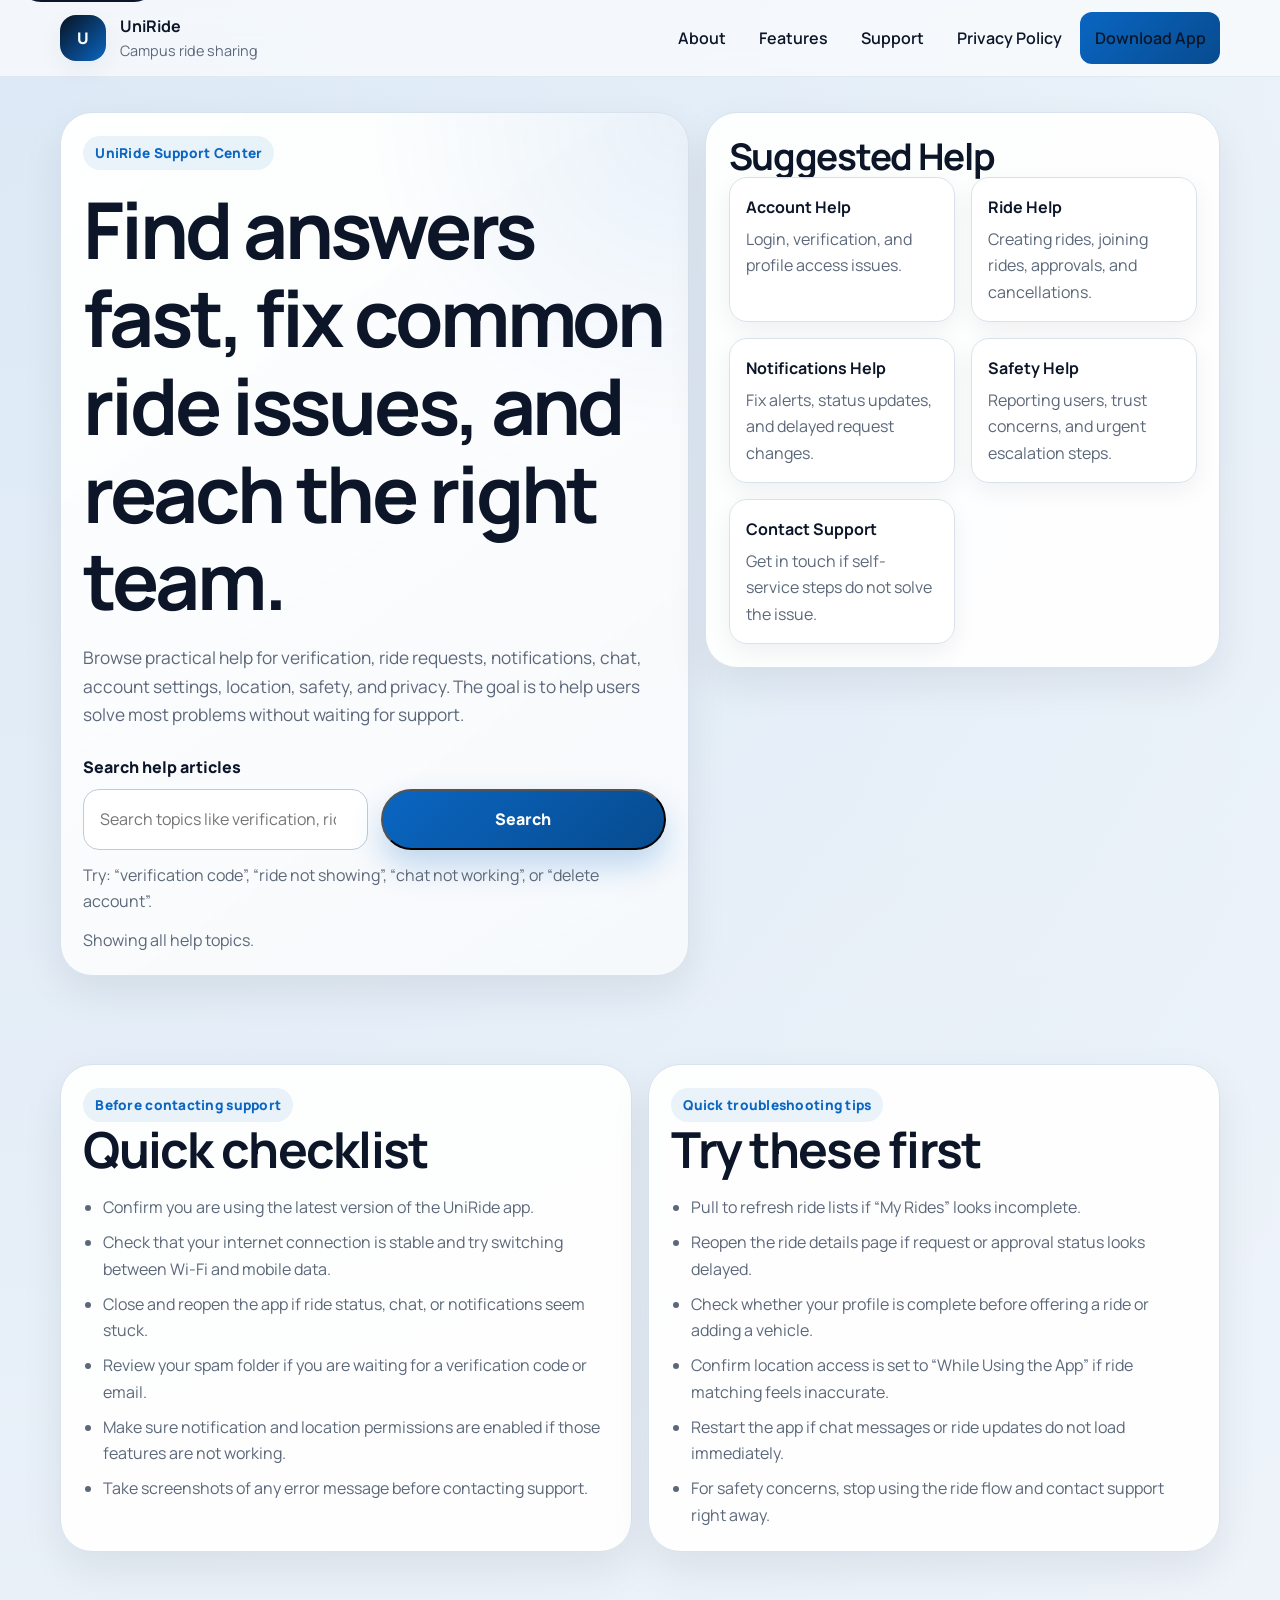
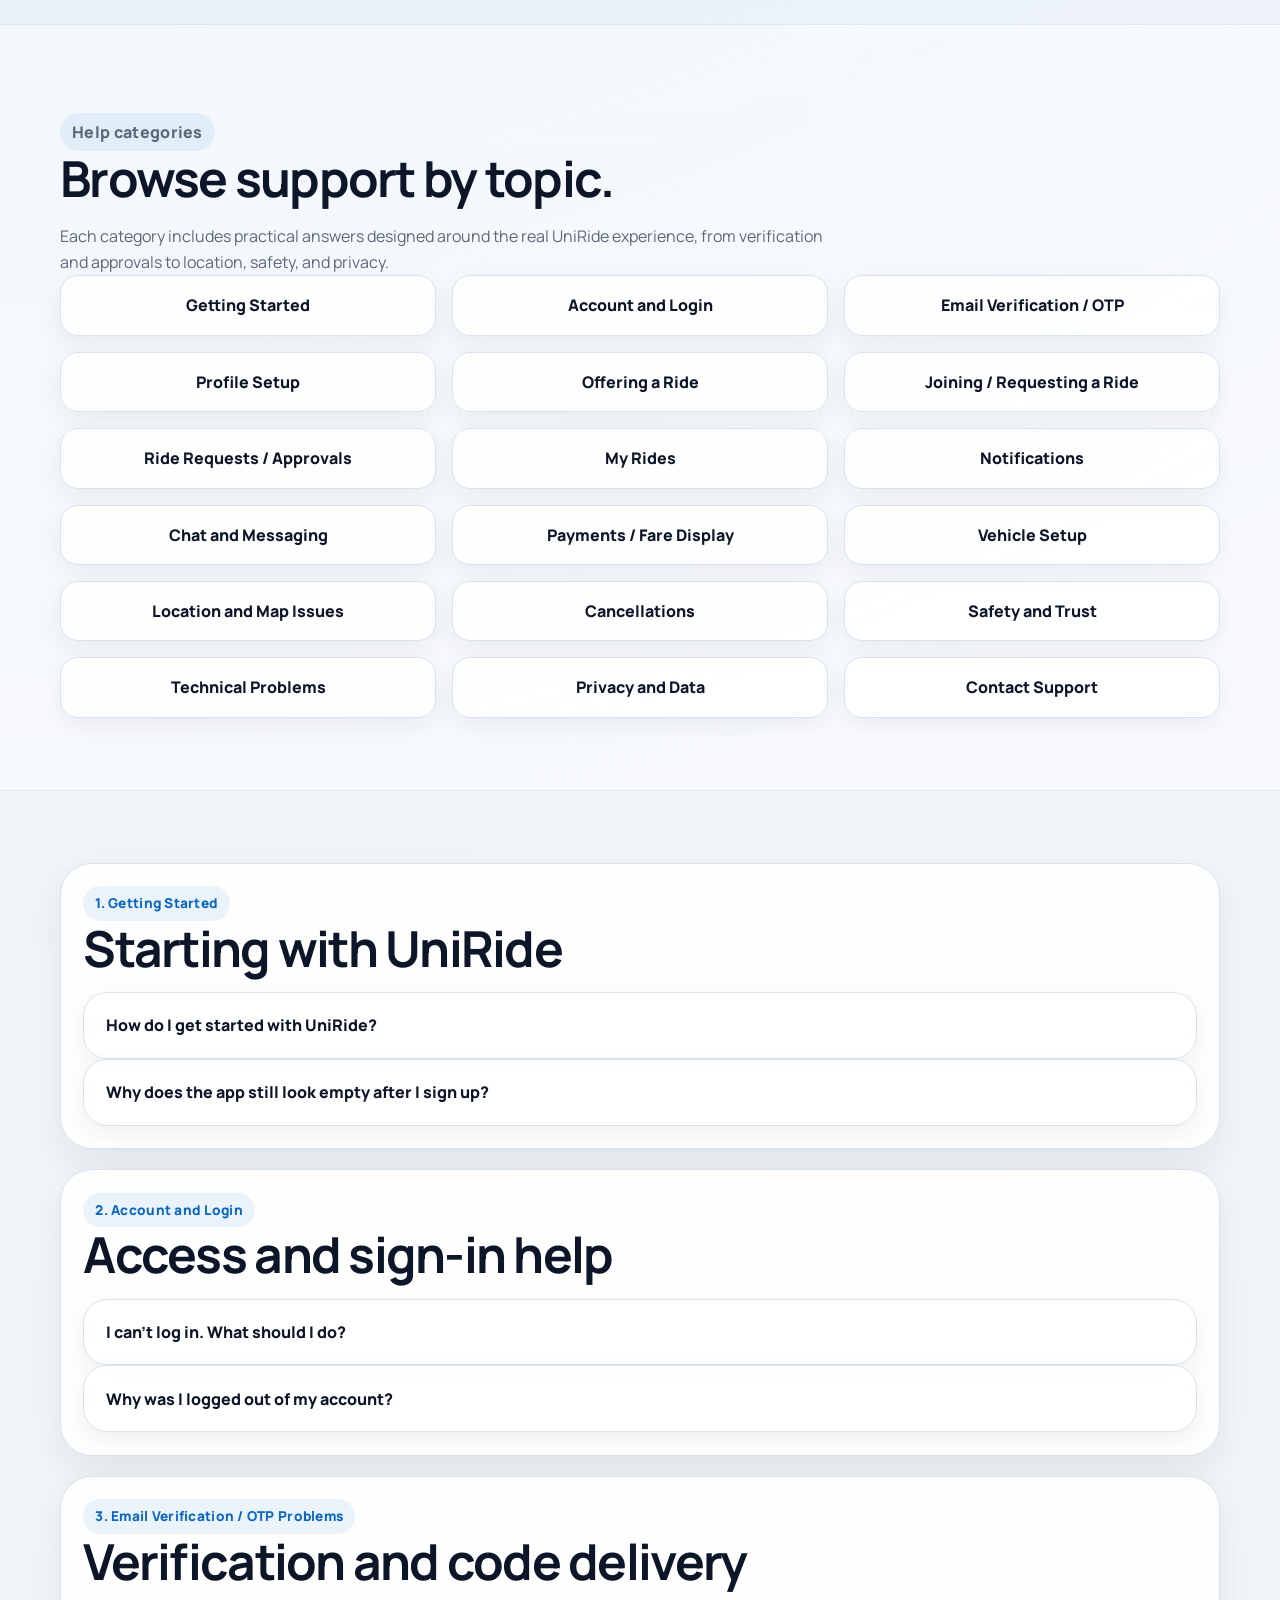
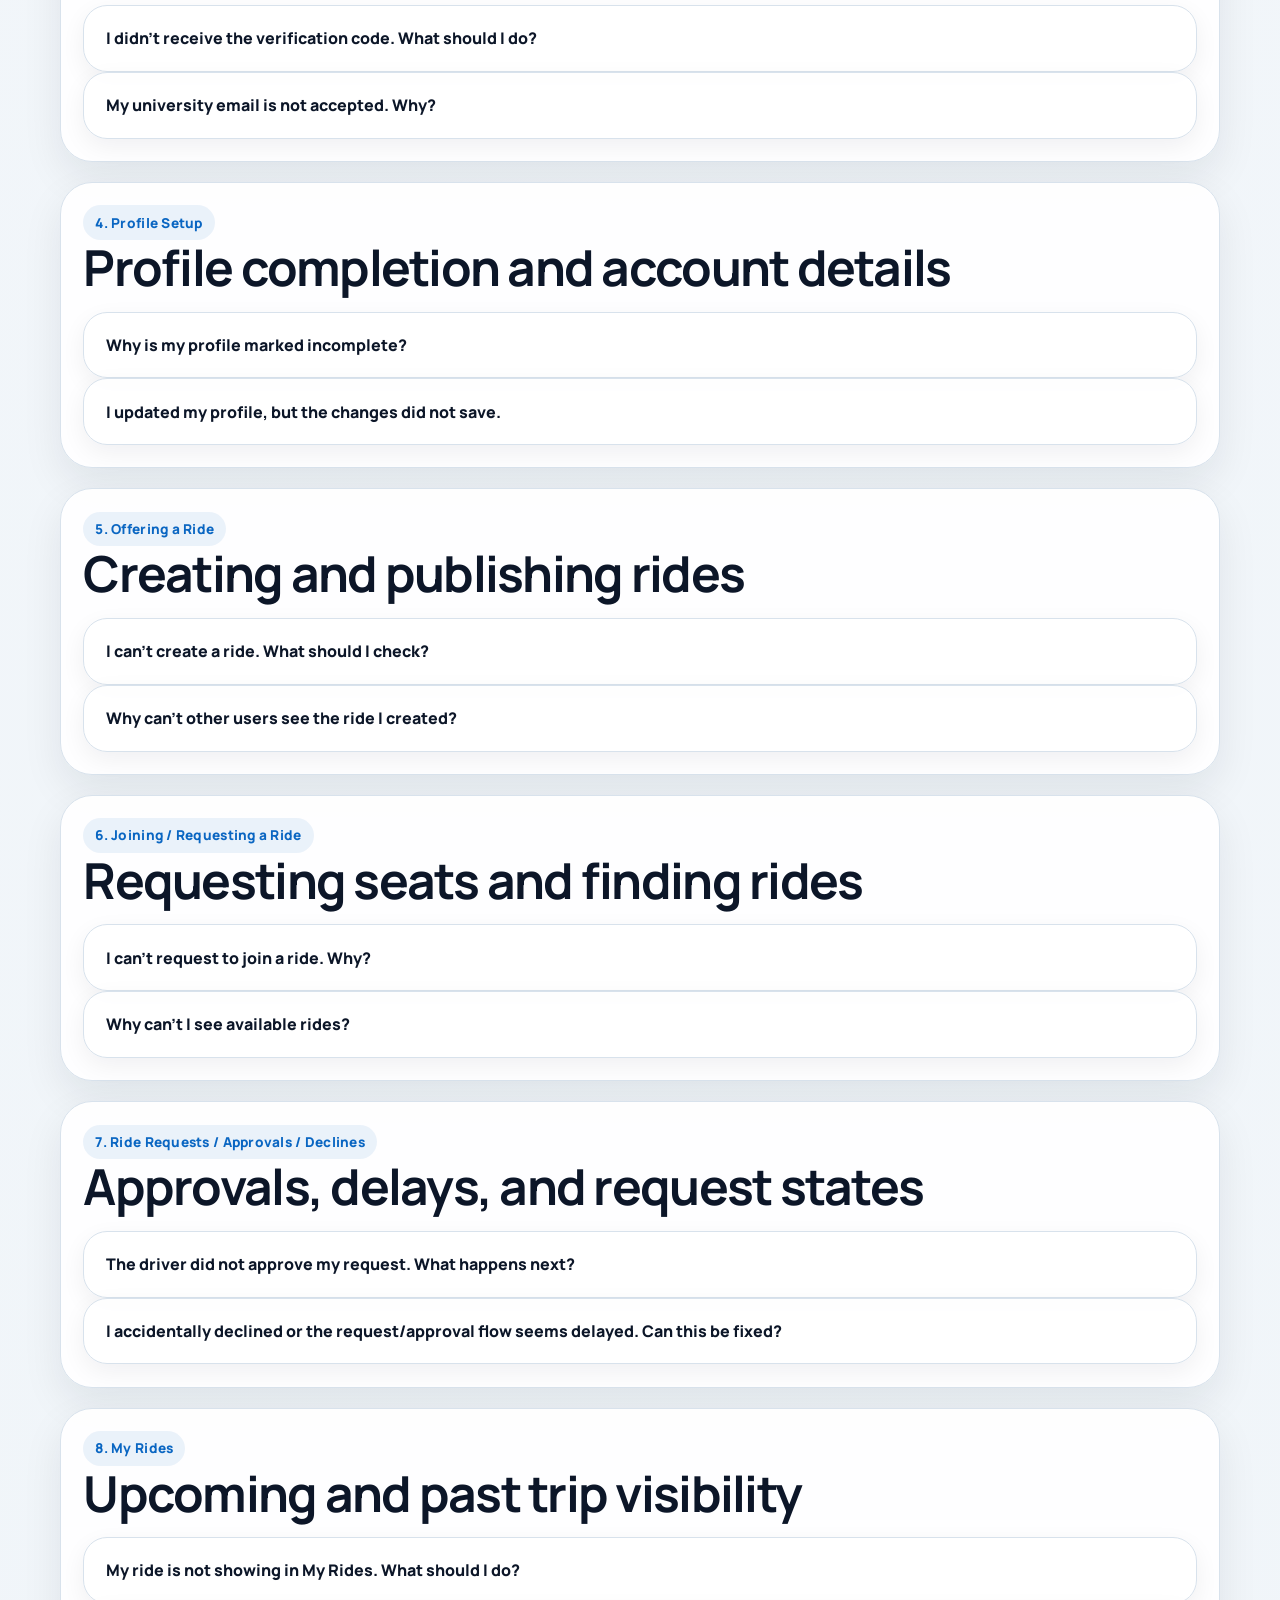
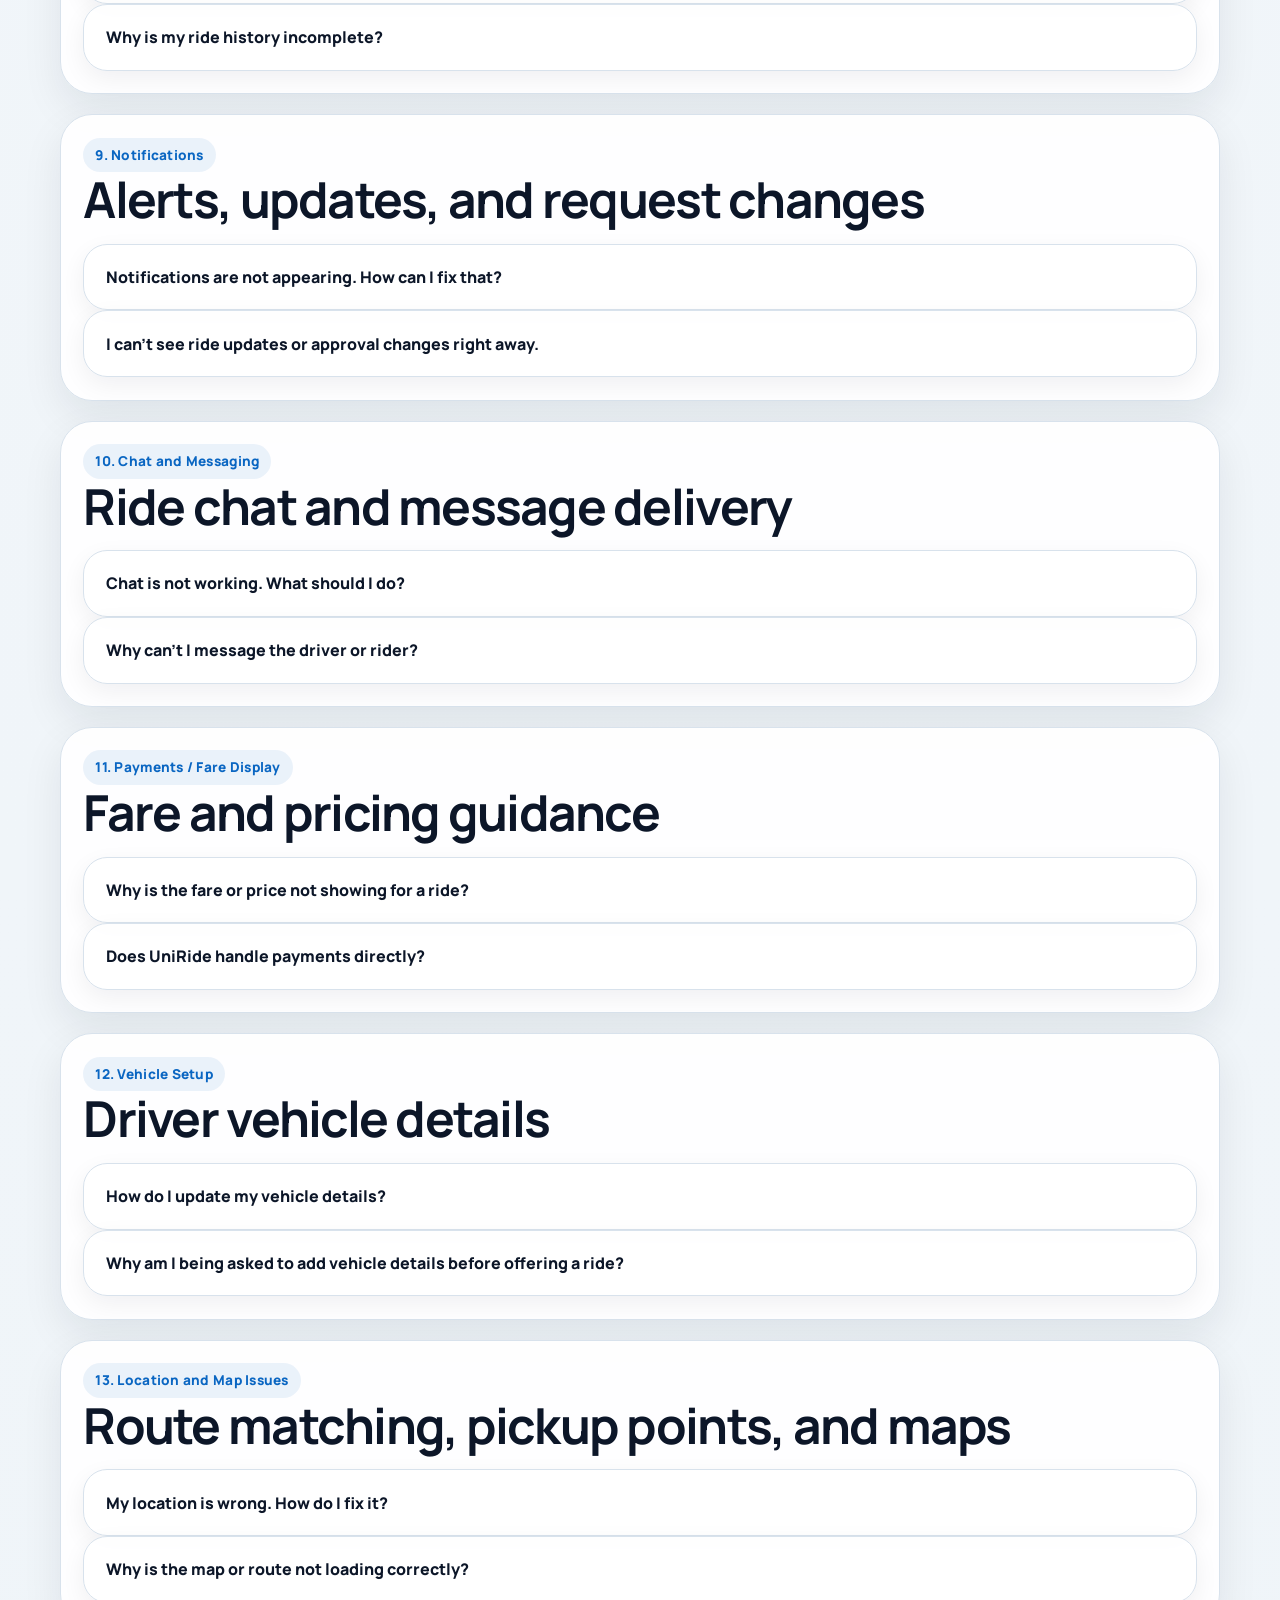
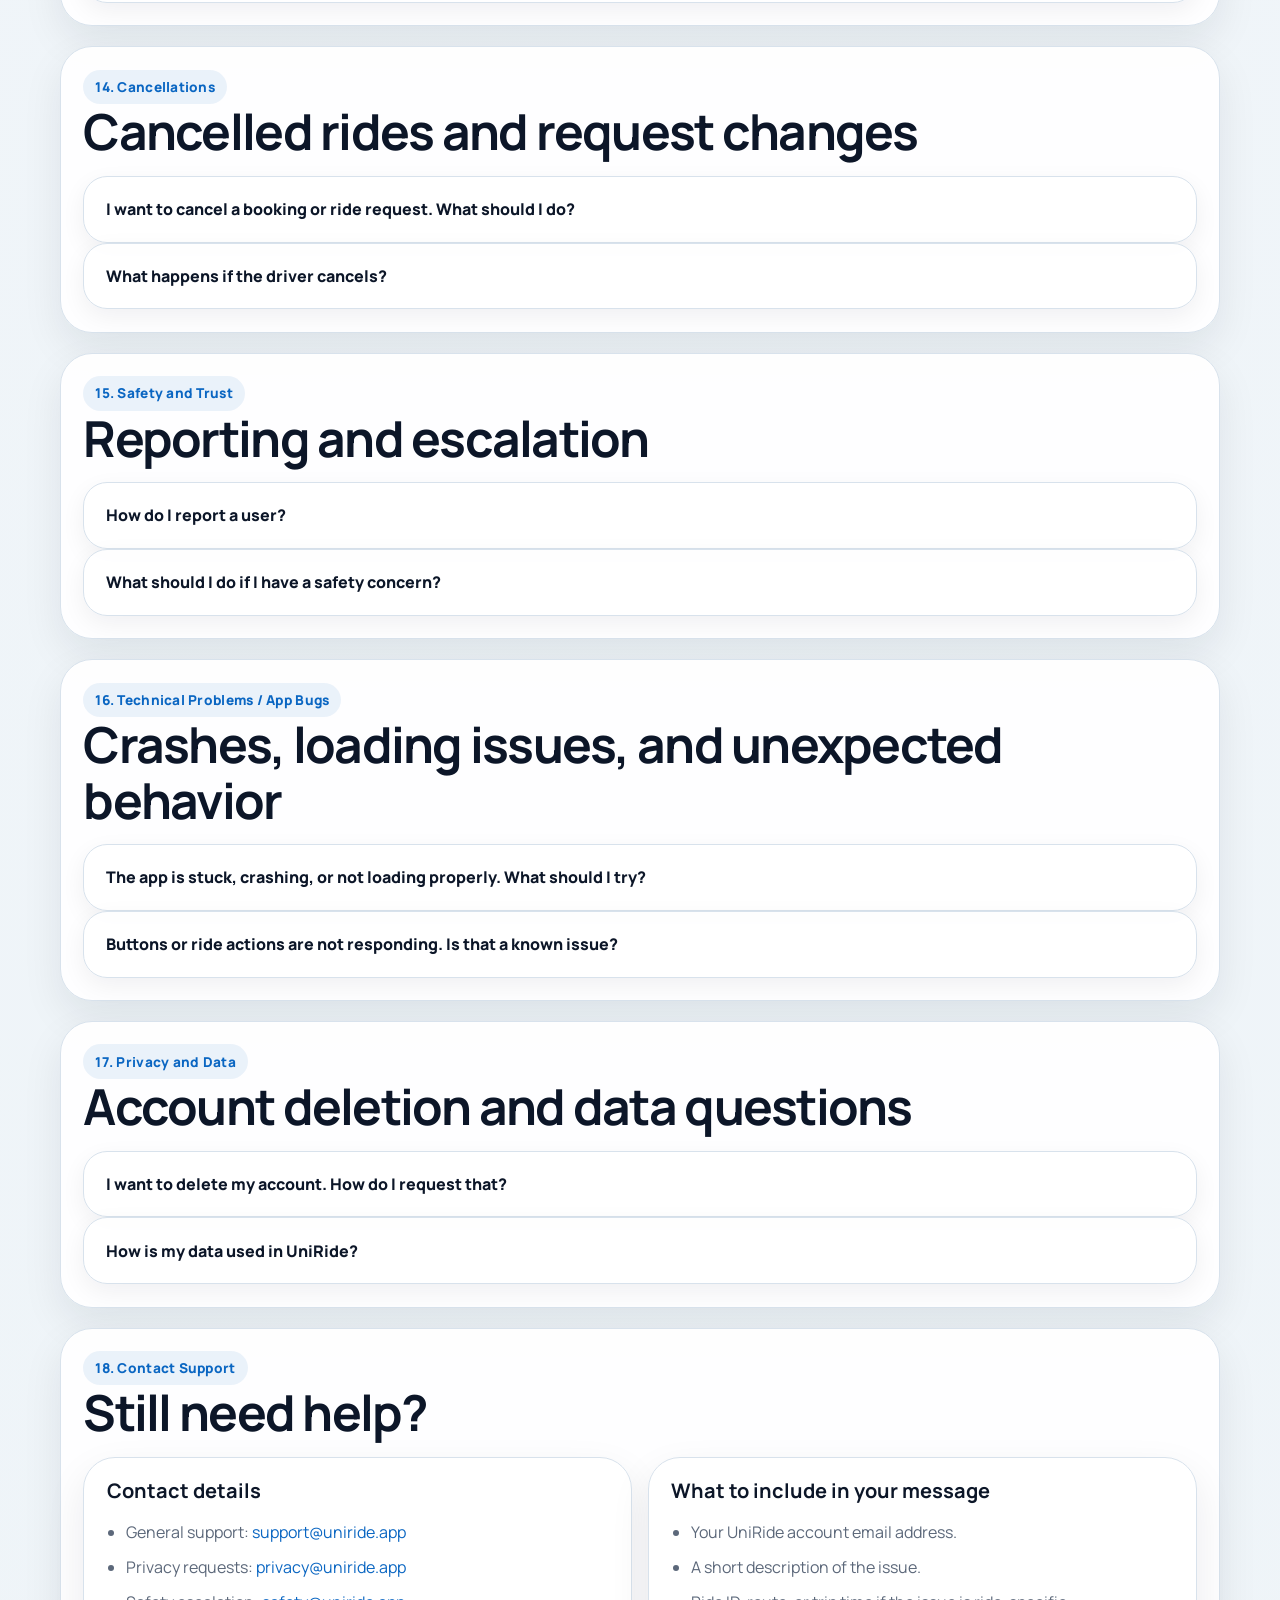
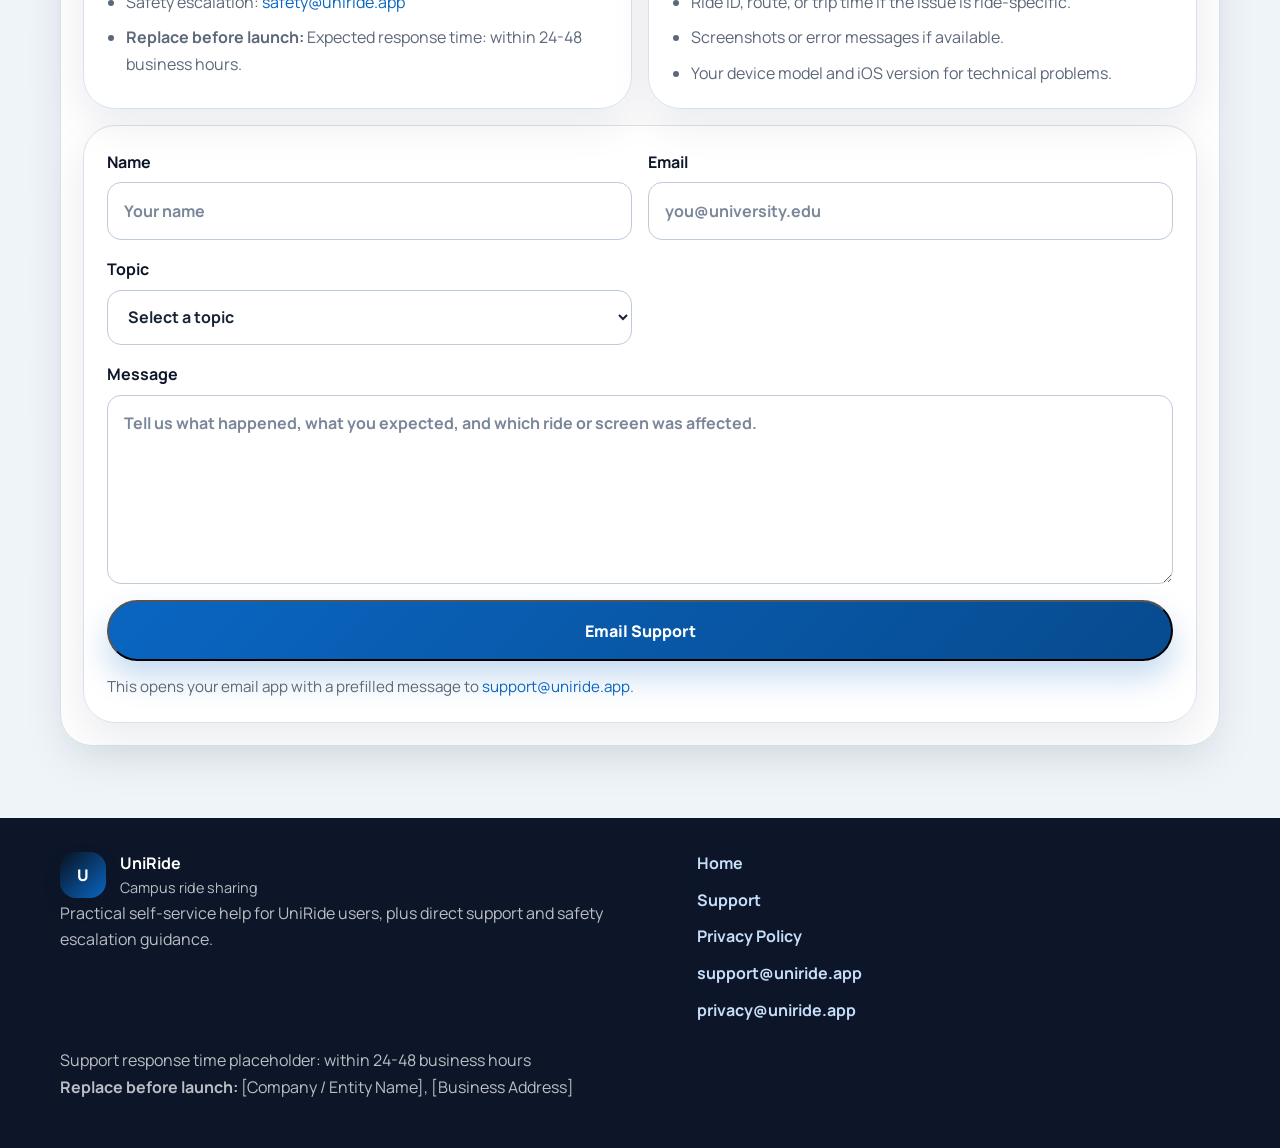
==== support.html @ a68668f9 "Add dedicated support center and searchable help system" ====
<!DOCTYPE html>
<html lang="en">
  <head>
    <meta charset="UTF-8" />
    <meta name="viewport" content="width=device-width, initial-scale=1.0" />
    <meta
      name="description"
      content="UniRide Support Center with searchable FAQs, troubleshooting guides, safety escalation details, and contact support options."
    />
    <title>UniRide Support Center</title>
    <link rel="preconnect" href="https://fonts.googleapis.com" />
    <link rel="preconnect" href="https://fonts.gstatic.com" crossorigin />
    <link
      href="https://fonts.googleapis.com/css2?family=Manrope:wght@400;500;600;700;800&display=swap"
      rel="stylesheet"
    />
    <link rel="stylesheet" href="style.css" />
  </head>
  <body class="support-page">
    <a class="skip-link" href="#main-content">Skip to content</a>

    <header class="site-header" id="top">
      <div class="container nav-shell">
        <a class="brand" href="index.html" aria-label="UniRide home">
          <span class="brand-mark" aria-hidden="true">U</span>
          <span class="brand-text">
            <strong>UniRide</strong>
            <span>Campus ride sharing</span>
          </span>
        </a>

        <button
          class="nav-toggle"
          type="button"
          aria-expanded="false"
          aria-controls="site-nav"
          aria-label="Open navigation menu"
        >
          <span></span>
          <span></span>
          <span></span>
        </button>

        <nav class="site-nav" id="site-nav" aria-label="Primary">
          <a href="index.html#about">About</a>
          <a href="index.html#features">Features</a>
          <a href="support.html" aria-current="page">Support</a>
          <a href="index.html#privacy">Privacy Policy</a>
          <a class="nav-cta" href="https://example.com/uniride-app" target="_blank" rel="noopener noreferrer">
            Download App
          </a>
        </nav>
      </div>
    </header>

    <main id="main-content">
      <section class="support-hero">
        <div class="container support-hero-grid">
          <div class="support-hero-copy">
            <div class="eyebrow">UniRide Support Center</div>
            <h1>Find answers fast, fix common ride issues, and reach the right team.</h1>
            <p class="hero-text">
              Browse practical help for verification, ride requests, notifications,
              chat, account settings, location, safety, and privacy. The goal is
              to help users solve most problems without waiting for support.
            </p>

            <form class="support-search" id="support-search-form" role="search">
              <label class="support-search-label" for="support-search">
                Search help articles
              </label>
              <div class="support-search-row">
                <input
                  id="support-search"
                  class="support-search-input"
                  type="search"
                  placeholder="Search topics like verification, ride request, notifications, location, delete account"
                  aria-describedby="support-search-results"
                />
                <button class="button button-primary" type="submit">Search</button>
              </div>
              <p class="support-search-hint">
                Try: “verification code”, “ride not showing”, “chat not working”, or “delete account”.
              </p>
              <p class="support-search-results" id="support-search-results" aria-live="polite">
                Showing all help topics.
              </p>
            </form>
          </div>

          <aside class="support-hero-panel" aria-label="Suggested help actions">
            <h2>Suggested Help</h2>
            <div class="support-quick-grid">
              <a class="support-quick-card" href="#category-account">
                <strong>Account Help</strong>
                <span>Login, verification, and profile access issues.</span>
              </a>
              <a class="support-quick-card" href="#category-rides">
                <strong>Ride Help</strong>
                <span>Creating rides, joining rides, approvals, and cancellations.</span>
              </a>
              <a class="support-quick-card" href="#category-notifications">
                <strong>Notifications Help</strong>
                <span>Fix alerts, status updates, and delayed request changes.</span>
              </a>
              <a class="support-quick-card" href="#category-safety">
                <strong>Safety Help</strong>
                <span>Reporting users, trust concerns, and urgent escalation steps.</span>
              </a>
              <a class="support-quick-card" href="#contact-support">
                <strong>Contact Support</strong>
                <span>Get in touch if self-service steps do not solve the issue.</span>
              </a>
            </div>
          </aside>
        </div>
      </section>

      <section class="section support-overview">
        <div class="container">
          <div class="support-info-grid">
            <article class="support-info-card">
              <p class="section-label">Before contacting support</p>
              <h2>Quick checklist</h2>
              <ul class="support-checklist">
                <li>Confirm you are using the latest version of the UniRide app.</li>
                <li>Check that your internet connection is stable and try switching between Wi-Fi and mobile data.</li>
                <li>Close and reopen the app if ride status, chat, or notifications seem stuck.</li>
                <li>Review your spam folder if you are waiting for a verification code or email.</li>
                <li>Make sure notification and location permissions are enabled if those features are not working.</li>
                <li>Take screenshots of any error message before contacting support.</li>
              </ul>
            </article>

            <article class="support-info-card">
              <p class="section-label">Quick troubleshooting tips</p>
              <h2>Try these first</h2>
              <ul class="support-checklist">
                <li>Pull to refresh ride lists if “My Rides” looks incomplete.</li>
                <li>Reopen the ride details page if request or approval status looks delayed.</li>
                <li>Check whether your profile is complete before offering a ride or adding a vehicle.</li>
                <li>Confirm location access is set to “While Using the App” if ride matching feels inaccurate.</li>
                <li>Restart the app if chat messages or ride updates do not load immediately.</li>
                <li>For safety concerns, stop using the ride flow and contact support right away.</li>
              </ul>
            </article>
          </div>
        </div>
      </section>

      <section class="section section-alt support-categories">
        <div class="container">
          <div class="section-heading">
            <p class="section-label">Help categories</p>
            <h2>Browse support by topic.</h2>
            <p>
              Each category includes practical answers designed around the real
              UniRide experience, from verification and approvals to location,
              safety, and privacy.
            </p>
          </div>

          <div class="category-chip-grid" aria-label="Support categories">
            <a class="category-chip" href="#category-getting-started">Getting Started</a>
            <a class="category-chip" href="#category-account">Account and Login</a>
            <a class="category-chip" href="#category-verification">Email Verification / OTP</a>
            <a class="category-chip" href="#category-profile">Profile Setup</a>
            <a class="category-chip" href="#category-offering">Offering a Ride</a>
            <a class="category-chip" href="#category-joining">Joining / Requesting a Ride</a>
            <a class="category-chip" href="#category-approvals">Ride Requests / Approvals</a>
            <a class="category-chip" href="#category-my-rides">My Rides</a>
            <a class="category-chip" href="#category-notifications">Notifications</a>
            <a class="category-chip" href="#category-chat">Chat and Messaging</a>
            <a class="category-chip" href="#category-payments">Payments / Fare Display</a>
            <a class="category-chip" href="#category-vehicle">Vehicle Setup</a>
            <a class="category-chip" href="#category-location">Location and Map Issues</a>
            <a class="category-chip" href="#category-cancellations">Cancellations</a>
            <a class="category-chip" href="#category-safety">Safety and Trust</a>
            <a class="category-chip" href="#category-technical">Technical Problems</a>
            <a class="category-chip" href="#category-privacy">Privacy and Data</a>
            <a class="category-chip" href="#contact-support">Contact Support</a>
          </div>
        </div>
      </section>

      <section class="section support-faqs">
        <div class="container">
          <div class="faq-category-list" id="faq-category-list">
            <section class="faq-category" id="category-getting-started" data-category="Getting Started">
              <div class="faq-category-header">
                <p class="section-label">1. Getting Started</p>
                <h2>Starting with UniRide</h2>
              </div>
              <details class="faq-item searchable-faq" data-search="getting started first time use how does uniride work create account university email">
                <summary>How do I get started with UniRide?</summary>
                <p>
                  Download the app, create your account, verify your university email,
                  complete your profile, and then choose whether you want to offer a
                  ride or request one. If you cannot move past setup, make sure each
                  required profile field is completed and your internet connection is stable.
                </p>
              </details>
              <details class="faq-item searchable-faq" data-search="why can't i see anything after signing up onboarding setup incomplete">
                <summary>Why does the app still look empty after I sign up?</summary>
                <p>
                  This usually means your profile is incomplete, verification is still
                  pending, or there are no matching rides for your area yet. Check your
                  verification status, finish any missing profile fields, and refresh the
                  rides screen before trying again.
                </p>
              </details>
            </section>

            <section class="faq-category" id="category-account" data-category="Account and Login">
              <div class="faq-category-header">
                <p class="section-label">2. Account and Login</p>
                <h2>Access and sign-in help</h2>
              </div>
              <details class="faq-item searchable-faq" data-search="can't log in cannot login sign in issue password access account">
                <summary>I can’t log in. What should I do?</summary>
                <p>
                  First, confirm you are using the same email you registered with and that
                  your verification was completed. If login still fails, restart the app,
                  try again on a stable connection, and request a new sign-in or verification
                  flow if available. If the problem continues, contact support with the email
                  address you are trying to use.
                </p>
              </details>
              <details class="faq-item searchable-faq" data-search="logged out unexpectedly session expired">
                <summary>Why was I logged out of my account?</summary>
                <p>
                  You may be logged out after an app update, session timeout, security event,
                  or account change. Sign in again and make sure your app is updated. If you
                  are repeatedly logged out, send support a screenshot and your device model.
                </p>
              </details>
            </section>

            <section class="faq-category" id="category-verification" data-category="Email Verification / OTP Problems">
              <div class="faq-category-header">
                <p class="section-label">3. Email Verification / OTP Problems</p>
                <h2>Verification and code delivery</h2>
              </div>
              <details class="faq-item searchable-faq" data-search="didn't receive verification code otp email not received">
                <summary>I didn’t receive the verification code. What should I do?</summary>
                <p>
                  Check your spam or junk folder first and wait a few minutes before requesting
                  a new code. Make sure you entered the correct email address and that your
                  university mailbox is active. If repeated requests do not arrive, contact
                  support and include your full email address and university domain.
                </p>
              </details>
              <details class="faq-item searchable-faq" data-search="university email not accepted invalid campus email domain rejected">
                <summary>My university email is not accepted. Why?</summary>
                <p>
                  UniRide may only allow approved university domains. Confirm that you entered
                  your official campus email without typos and not a personal email address.
                  If your school should be supported but is being rejected, contact support so
                  the domain can be reviewed.
                </p>
              </details>
            </section>

            <section class="faq-category" id="category-profile" data-category="Profile Setup">
              <div class="faq-category-header">
                <p class="section-label">4. Profile Setup</p>
                <h2>Profile completion and account details</h2>
              </div>
              <details class="faq-item searchable-faq" data-search="why is my profile incomplete required fields">
                <summary>Why is my profile marked incomplete?</summary>
                <p>
                  A profile is usually incomplete when required details such as name, university
                  affiliation, contact information, or verification steps are missing. Open
                  your profile settings and check for empty or flagged fields, then save your
                  changes before retrying ride actions.
                </p>
              </details>
              <details class="faq-item searchable-faq" data-search="can't update profile picture details settings save failed">
                <summary>I updated my profile, but the changes did not save.</summary>
                <p>
                  Try again on a stable connection and stay on the settings screen until the
                  save action completes. If your changes revert after reopening the app, take
                  a screenshot of the issue and send support your device model and app version.
                </p>
              </details>
            </section>

            <section class="faq-category" id="category-offering" data-category="Offering a Ride">
              <div class="faq-category-header">
                <p class="section-label">5. Offering a Ride</p>
                <h2>Creating and publishing rides</h2>
              </div>
              <details class="faq-item searchable-faq" data-search="can't create a ride create ride button not working post trip">
                <summary>I can’t create a ride. What should I check?</summary>
                <p>
                  Make sure your account is verified, your profile is complete, and any required
                  vehicle details are added if you are driving. Also confirm that date, time,
                  route, seat count, and any required trip information are filled in before posting.
                </p>
              </details>
              <details class="faq-item searchable-faq" data-search="why is my ride not visible to others">
                <summary>Why can’t other users see the ride I created?</summary>
                <p>
                  Your ride may still be syncing, filtered by route or timing, or blocked because
                  required details were missing. Refresh the ride details page and confirm the ride
                  appears under your upcoming rides. If it does not, edit and resave the trip.
                </p>
              </details>
            </section>

            <section class="faq-category" id="category-joining" data-category="Joining / Requesting a Ride">
              <div class="faq-category-header">
                <p class="section-label">6. Joining / Requesting a Ride</p>
                <h2>Requesting seats and finding rides</h2>
              </div>
              <details class="faq-item searchable-faq" data-search="can't request to join a ride request button disabled">
                <summary>I can’t request to join a ride. Why?</summary>
                <p>
                  The ride may be full, already started, cancelled, outside your visible route,
                  or limited by account requirements such as incomplete verification. Refresh the
                  ride details screen and check whether the request button changes after profile
                  completion or after reopening the app.
                </p>
              </details>
              <details class="faq-item searchable-faq" data-search="why can't i see available rides no rides showing">
                <summary>Why can’t I see available rides?</summary>
                <p>
                  This can happen if there are no active matching rides in your selected area,
                  your location or filters are too narrow, or the app cannot access current route
                  information. Review filters, enable location if needed, and refresh the rides list.
                </p>
              </details>
            </section>

            <section class="faq-category" id="category-approvals" data-category="Ride Requests / Approvals / Declines">
              <div class="faq-category-header">
                <p class="section-label">7. Ride Requests / Approvals / Declines</p>
                <h2>Approvals, delays, and request states</h2>
              </div>
              <details class="faq-item searchable-faq" data-search="driver did not approve my request pending too long">
                <summary>The driver did not approve my request. What happens next?</summary>
                <p>
                  A pending request usually means the driver has not responded yet. Keep notifications
                  enabled so you do not miss an approval or decline. If the ride time is getting close,
                  consider looking for another ride instead of waiting for a response that may not come in time.
                </p>
              </details>
              <details class="faq-item searchable-faq" data-search="accidentally declined request approval flow delayed">
                <summary>I accidentally declined or the request/approval flow seems delayed. Can this be fixed?</summary>
                <p>
                  If a decline happened by mistake, the rider may need to submit a new request if the ride
                  is still open. If the status feels delayed, refresh the ride details page, reopen the app,
                  and check your connection. If the request state still looks wrong after a few minutes,
                  contact support with the ride ID or screenshot.
                </p>
              </details>
            </section>

            <section class="faq-category" id="category-my-rides" data-category="My Rides">
              <div class="faq-category-header">
                <p class="section-label">8. My Rides</p>
                <h2>Upcoming and past trip visibility</h2>
              </div>
              <details class="faq-item searchable-faq" data-search="ride not showing in my rides missing trip history">
                <summary>My ride is not showing in My Rides. What should I do?</summary>
                <p>
                  Pull to refresh first, then check whether the ride was cancelled, declined, or filtered
                  under a different status. Upcoming and past rides may appear in separate tabs. If a ride
                  you joined or created is still missing, contact support with the approximate time and route.
                </p>
              </details>
              <details class="faq-item searchable-faq" data-search="past rides incorrect missing status history">
                <summary>Why is my ride history incomplete?</summary>
                <p>
                  Ride history can look incomplete if older trips are still syncing or if a trip changed state
                  close to departure time. Refresh the list and reopen the app. If a completed ride never appears,
                  send support the ride details so the record can be reviewed.
                </p>
              </details>
            </section>

            <section class="faq-category" id="category-notifications" data-category="Notifications">
              <div class="faq-category-header">
                <p class="section-label">9. Notifications</p>
                <h2>Alerts, updates, and request changes</h2>
              </div>
              <details class="faq-item searchable-faq" data-search="notifications not appearing missing push alerts">
                <summary>Notifications are not appearing. How can I fix that?</summary>
                <p>
                  Check your iPhone notification settings for UniRide and make sure alerts, sounds, and badges
                  are enabled. Then reopen the app and confirm you are still signed in. If ride updates appear
                  inside the app but not as notifications, try disabling and re-enabling notifications in iOS settings.
                </p>
              </details>
              <details class="faq-item searchable-faq" data-search="can't see ride updates status updates delayed">
                <summary>I can’t see ride updates or approval changes right away.</summary>
                <p>
                  This is often caused by a temporary sync delay or weak connection. Pull to refresh the ride details
                  page, then reopen the app. If the status remains stuck while other users see a different state,
                  contact support with screenshots from the affected ride.
                </p>
              </details>
            </section>

            <section class="faq-category" id="category-chat" data-category="Chat and Messaging">
              <div class="faq-category-header">
                <p class="section-label">10. Chat and Messaging</p>
                <h2>Ride chat and message delivery</h2>
              </div>
              <details class="faq-item searchable-faq" data-search="chat not working messages not sending">
                <summary>Chat is not working. What should I do?</summary>
                <p>
                  Make sure you are opening the chat from an active ride and that your connection is stable.
                  If messages fail to send, close and reopen the ride chat, then try again. If messages continue
                  to stall, capture the ride screen and message state for support.
                </p>
              </details>
              <details class="faq-item searchable-faq" data-search="why can't i message driver rider">
                <summary>Why can’t I message the driver or rider?</summary>
                <p>
                  Chat may only be available after a request is approved or while a ride is active. If you are still
                  in a pending or cancelled state, messaging may be disabled by design. Check the ride status first.
                </p>
              </details>
            </section>

            <section class="faq-category" id="category-payments" data-category="Payments / Fare display if applicable">
              <div class="faq-category-header">
                <p class="section-label">11. Payments / Fare Display</p>
                <h2>Fare and pricing guidance</h2>
              </div>
              <details class="faq-item searchable-faq" data-search="fare price not showing payment amount missing">
                <summary>Why is the fare or price not showing for a ride?</summary>
                <p>
                  If UniRide displays fare information, it may depend on how the ride was created or whether pricing
                  is enabled for that trip type. Refresh the ride details page and confirm the latest app version is installed.
                  If pricing should appear but does not, contact support with a screenshot of the ride.
                </p>
              </details>
              <details class="faq-item searchable-faq" data-search="payment support if applicable">
                <summary>Does UniRide handle payments directly?</summary>
                <p>
                  If payments or fare display are supported in your version of UniRide, the app should show the relevant
                  ride price or payment information in the trip details. If not, some communities may coordinate cost sharing
                  separately. Replace this answer before launch if you introduce in-app payment features.
                </p>
              </details>
            </section>

            <section class="faq-category" id="category-vehicle" data-category="Vehicle Setup">
              <div class="faq-category-header">
                <p class="section-label">12. Vehicle Setup</p>
                <h2>Driver vehicle details</h2>
              </div>
              <details class="faq-item searchable-faq" data-search="how do i update vehicle details car info">
                <summary>How do I update my vehicle details?</summary>
                <p>
                  Open your profile or driver settings and edit the saved vehicle information such as make, model, color,
                  and any other required details. Save the changes before leaving the screen. If the update does not stick,
                  try again on a stronger connection.
                </p>
              </details>
              <details class="faq-item searchable-faq" data-search="vehicle setup required before offering ride">
                <summary>Why am I being asked to add vehicle details before offering a ride?</summary>
                <p>
                  UniRide may require vehicle details so riders can recognize the car and feel more confident about the trip.
                  If you plan to drive, make sure the required vehicle fields are completed before creating a ride.
                </p>
              </details>
            </section>

            <section class="faq-category" id="category-location" data-category="Location and Map Issues">
              <div class="faq-category-header">
                <p class="section-label">13. Location and Map Issues</p>
                <h2>Route matching, pickup points, and maps</h2>
              </div>
              <details class="faq-item searchable-faq" data-search="my location is wrong incorrect map pickup">
                <summary>My location is wrong. How do I fix it?</summary>
                <p>
                  Check that location access is enabled for UniRide in iPhone settings and that you are using accurate
                  device location services. Move to an open area if GPS accuracy is poor, then reopen the ride or map screen.
                  If the wrong location still appears, manually review the pickup and drop-off points before confirming a ride.
                </p>
              </details>
              <details class="faq-item searchable-faq" data-search="map route not loading location matching issues">
                <summary>Why is the map or route not loading correctly?</summary>
                <p>
                  A weak connection or temporary map service issue can prevent route details from loading. Close the app,
                  reopen it, and try again on a stable network. If the issue affects only one ride, capture the route screen
                  and send it to support.
                </p>
              </details>
            </section>

            <section class="faq-category" id="category-cancellations" data-category="Cancellations">
              <div class="faq-category-header">
                <p class="section-label">14. Cancellations</p>
                <h2>Cancelled rides and request changes</h2>
              </div>
              <details class="faq-item searchable-faq" data-search="want to cancel booking request ride">
                <summary>I want to cancel a booking or ride request. What should I do?</summary>
                <p>
                  Open the ride details screen and look for the cancel option attached to your current ride or request state.
                  Cancel as early as possible so the other person has time to adjust. After cancellation, refresh My Rides to
                  confirm the status changed successfully.
                </p>
              </details>
              <details class="faq-item searchable-faq" data-search="what happens if driver cancels ride">
                <summary>What happens if the driver cancels?</summary>
                <p>
                  The ride should update to a cancelled status and affected riders should no longer see it as active.
                  Check notifications and My Rides for the latest status, then look for alternative rides if needed.
                  If the cancellation did not update properly, contact support with the ride information.
                </p>
              </details>
            </section>

            <section class="faq-category" id="category-safety" data-category="Safety and Trust">
              <div class="faq-category-header">
                <p class="section-label">15. Safety and Trust</p>
                <h2>Reporting and escalation</h2>
              </div>
              <details class="faq-item searchable-faq" data-search="how do i report a user unsafe behavior">
                <summary>How do I report a user?</summary>
                <p>
                  If the app includes an in-app report option, use it from the ride, profile, or chat screen whenever possible.
                  For serious concerns, contact support immediately with the ride details, screenshots, and a short description
                  of what happened so the issue can be reviewed quickly.
                </p>
              </details>
              <details class="faq-item searchable-faq" data-search="safety concern urgent escalation trust">
                <summary>What should I do if I have a safety concern?</summary>
                <p>
                  If there is an immediate emergency, contact local emergency services first. Then stop using the ride flow,
                  save any screenshots or chat evidence, and email <a href="mailto:safety@uniride.app">safety@uniride.app</a>
                  or <a href="mailto:support@uniride.app">support@uniride.app</a> with the subject line “Urgent Safety Issue.”
                </p>
              </details>
            </section>

            <section class="faq-category" id="category-technical" data-category="Technical Problems / App Bugs">
              <div class="faq-category-header">
                <p class="section-label">16. Technical Problems / App Bugs</p>
                <h2>Crashes, loading issues, and unexpected behavior</h2>
              </div>
              <details class="faq-item searchable-faq" data-search="app stuck crashing not loading properly frozen">
                <summary>The app is stuck, crashing, or not loading properly. What should I try?</summary>
                <p>
                  Force close the app and reopen it, then confirm you are using the latest version. If the problem continues,
                  restart your phone and try again. When contacting support, include your iPhone model, iOS version, app version,
                  and what screen you were on when the problem happened.
                </p>
              </details>
              <details class="faq-item searchable-faq" data-search="buttons not working request approval flow broken">
                <summary>Buttons or ride actions are not responding. Is that a known issue?</summary>
                <p>
                  This may happen during a sync delay or if the current ride state changed in the background. Refresh the page
                  or reopen the app first. If the action remains blocked, capture a screenshot so support can check whether the
                  issue is tied to a specific ride, account state, or app version.
                </p>
              </details>
            </section>

            <section class="faq-category" id="category-privacy" data-category="Privacy and Data">
              <div class="faq-category-header">
                <p class="section-label">17. Privacy and Data</p>
                <h2>Account deletion and data questions</h2>
              </div>
              <details class="faq-item searchable-faq" data-search="want to delete my account remove data">
                <summary>I want to delete my account. How do I request that?</summary>
                <p>
                  Email <a href="mailto:privacy@uniride.app">privacy@uniride.app</a> and include the account email address you use
                  for UniRide. You may be asked to verify your identity before deletion is processed. Some data may be retained if
                  required for legal, safety, or operational reasons.
                </p>
              </details>
              <details class="faq-item searchable-faq" data-search="how is my data used privacy information">
                <summary>How is my data used in UniRide?</summary>
                <p>
                  UniRide uses account, profile, ride, notification, chat, and location-related data to operate the app and support
                  core ride-sharing features. You can read the full public privacy notice on the main website’s Privacy Policy section.
                </p>
              </details>
            </section>

            <section class="faq-category" id="contact-support" data-category="Contact Support">
              <div class="faq-category-header">
                <p class="section-label">18. Contact Support</p>
                <h2>Still need help?</h2>
              </div>

              <div class="contact-support-grid">
                <article class="support-info-card">
                  <h3>Contact details</h3>
                  <ul class="support-checklist">
                    <li>General support: <a href="mailto:support@uniride.app">support@uniride.app</a></li>
                    <li>Privacy requests: <a href="mailto:privacy@uniride.app">privacy@uniride.app</a></li>
                    <li>Safety escalation: <a href="mailto:safety@uniride.app">safety@uniride.app</a></li>
                    <li><strong>Replace before launch:</strong> Expected response time: within 24-48 business hours.</li>
                  </ul>
                </article>

                <article class="support-info-card">
                  <h3>What to include in your message</h3>
                  <ul class="support-checklist">
                    <li>Your UniRide account email address.</li>
                    <li>A short description of the issue.</li>
                    <li>Ride ID, route, or trip time if the issue is ride-specific.</li>
                    <li>Screenshots or error messages if available.</li>
                    <li>Your device model and iOS version for technical problems.</li>
                  </ul>
                </article>
              </div>

              <form class="support-form support-form-card" id="support-form">
                <label>
                  Name
                  <input type="text" name="name" placeholder="Your name" />
                </label>
                <label>
                  Email
                  <input type="email" name="email" placeholder="you@university.edu" required />
                </label>
                <label>
                  Topic
                  <select name="topic" required>
                    <option value="">Select a topic</option>
                    <option value="Account or login issue">Account or login issue</option>
                    <option value="Verification problem">Verification problem</option>
                    <option value="Ride issue">Ride issue</option>
                    <option value="Notification or chat issue">Notification or chat issue</option>
                    <option value="Safety concern">Safety concern</option>
                    <option value="Privacy request">Privacy request</option>
                    <option value="Technical bug report">Technical bug report</option>
                  </select>
                </label>
                <label class="support-form-full">
                  Message
                  <textarea
                    name="message"
                    rows="6"
                    placeholder="Tell us what happened, what you expected, and which ride or screen was affected."
                    required
                  ></textarea>
                </label>
                <div class="support-form-actions support-form-full">
                  <button class="button button-primary" type="submit">Email Support</button>
                  <p class="support-form-note" id="support-form-note">
                    This opens your email app with a prefilled message to <a href="mailto:support@uniride.app">support@uniride.app</a>.
                  </p>
                </div>
              </form>
            </section>
          </div>
        </div>
      </section>
    </main>

    <footer class="site-footer">
      <div class="container footer-grid">
        <div>
          <a class="brand footer-brand" href="index.html" aria-label="UniRide home">
            <span class="brand-mark" aria-hidden="true">U</span>
            <span class="brand-text">
              <strong>UniRide</strong>
              <span>Campus ride sharing</span>
            </span>
          </a>
          <p class="footer-copy">
            Practical self-service help for UniRide users, plus direct support and safety escalation guidance.
          </p>
        </div>

        <div class="footer-links">
          <a href="index.html">Home</a>
          <a href="support.html">Support</a>
          <a href="index.html#privacy">Privacy Policy</a>
          <a href="mailto:support@uniride.app">support@uniride.app</a>
          <a href="mailto:privacy@uniride.app">privacy@uniride.app</a>
        </div>

        <div class="footer-meta">
          <p>Support response time placeholder: within 24-48 business hours</p>
          <p><strong>Replace before launch:</strong> [Company / Entity Name], [Business Address]</p>
        </div>
      </div>
    </footer>

    <script src="script.js"></script>
  </body>
</html>
---- style.css ----
:root {
  --bg: #eef4f8;
  --surface: #ffffff;
  --surface-soft: #f7fafc;
  --surface-strong: #eaf1f7;
  --text: #162235;
  --muted: #5c687a;
  --heading: #0c1628;
  --border: #d8e2ec;
  --border-strong: #becbd9;
  --accent: #0a66c2;
  --accent-strong: #074b8f;
  --accent-soft: rgba(10, 102, 194, 0.08);
  --success: #107c5a;
  --shadow-lg: 0 24px 70px rgba(15, 23, 42, 0.1);
  --shadow-md: 0 16px 40px rgba(15, 23, 42, 0.08);
  --shadow-sm: 0 8px 24px rgba(15, 23, 42, 0.06);
  --radius-xl: 32px;
  --radius-lg: 24px;
  --radius-md: 18px;
  --radius-sm: 12px;
  --container: 1160px;
}

*,
*::before,
*::after {
  box-sizing: border-box;
}

html {
  scroll-behavior: smooth;
}

body {
  margin: 0;
  font-family: "Manrope", "Segoe UI", Arial, sans-serif;
  color: var(--text);
  background:
    radial-gradient(circle at top left, rgba(10, 102, 194, 0.12), transparent 28%),
    linear-gradient(180deg, #f9fbfd 0%, #f2f6fa 24%, var(--bg) 100%);
  line-height: 1.65;
  -webkit-font-smoothing: antialiased;
  text-rendering: optimizeLegibility;
}

img {
  max-width: 100%;
}

a {
  color: var(--accent);
  text-decoration: none;
}

a:hover {
  color: var(--accent-strong);
}

a:focus-visible,
button:focus-visible {
  outline: 3px solid rgba(10, 102, 194, 0.24);
  outline-offset: 3px;
}

button {
  font: inherit;
}

.skip-link {
  position: absolute;
  left: 1rem;
  top: -3rem;
  z-index: 100;
  padding: 0.75rem 1rem;
  border-radius: 999px;
  background: var(--heading);
  color: #ffffff;
}

.skip-link:focus {
  top: 1rem;
}

.container {
  width: min(100% - 1.5rem, var(--container));
  margin: 0 auto;
}

.site-header {
  position: sticky;
  top: 0;
  z-index: 20;
  backdrop-filter: blur(14px);
  background: rgba(248, 251, 253, 0.82);
  border-bottom: 1px solid rgba(216, 226, 236, 0.7);
}

.nav-shell {
  display: flex;
  align-items: center;
  justify-content: space-between;
  gap: 1rem;
  min-height: 4.75rem;
}

.brand {
  display: inline-flex;
  align-items: center;
  gap: 0.85rem;
  color: inherit;
}

.brand-mark {
  display: grid;
  place-items: center;
  width: 2.9rem;
  height: 2.9rem;
  border-radius: 1rem;
  background: linear-gradient(135deg, #081220, #0a66c2);
  color: #ffffff;
  font-weight: 800;
  box-shadow: var(--shadow-sm);
}

.brand-text strong,
.brand-text span {
  display: block;
}

.brand-text strong {
  font-size: 1rem;
  color: var(--heading);
}

.brand-text span {
  color: var(--muted);
  font-size: 0.9rem;
}

.site-nav {
  position: absolute;
  inset: calc(100% + 0.5rem) 0 auto;
  display: none;
  flex-direction: column;
  gap: 0.25rem;
  padding: 0.85rem;
  margin: 0 0.75rem;
  border-radius: var(--radius-md);
  border: 1px solid var(--border);
  background: rgba(255, 255, 255, 0.97);
  box-shadow: var(--shadow-md);
}

.site-nav.is-open {
  display: flex;
}

.site-nav a {
  padding: 0.8rem 0.9rem;
  border-radius: 12px;
  color: var(--heading);
  font-weight: 600;
}

.site-nav a:hover {
  background: var(--accent-soft);
}

.nav-cta {
  background: linear-gradient(135deg, var(--accent), var(--accent-strong));
  color: #ffffff;
}

.site-nav .nav-cta:hover {
  color: #ffffff;
  background: linear-gradient(135deg, var(--accent), var(--accent-strong));
}

.nav-toggle {
  display: inline-flex;
  flex-direction: column;
  justify-content: center;
  gap: 0.28rem;
  width: 2.9rem;
  height: 2.9rem;
  padding: 0;
  border: 1px solid var(--border);
  border-radius: 0.95rem;
  background: rgba(255, 255, 255, 0.85);
}

.nav-toggle span {
  width: 1.2rem;
  height: 2px;
  margin: 0 auto;
  border-radius: 999px;
  background: var(--heading);
}

.hero-section {
  padding: 2rem 0 1rem;
}

.hero-grid {
  display: grid;
  gap: 1.5rem;
  align-items: center;
}

.hero-copy,
.hero-visual {
  position: relative;
}

.hero-copy {
  padding: 1.6rem;
  border-radius: var(--radius-xl);
  border: 1px solid rgba(214, 224, 236, 0.95);
  background:
    radial-gradient(circle at top right, rgba(10, 102, 194, 0.08), transparent 30%),
    linear-gradient(145deg, rgba(255, 255, 255, 0.97), rgba(246, 249, 252, 0.99));
  box-shadow: var(--shadow-lg);
}

.eyebrow,
.section-label,
.app-pill,
.app-tag {
  display: inline-flex;
  align-items: center;
  gap: 0.35rem;
  padding: 0.38rem 0.75rem;
  border-radius: 999px;
  background: var(--accent-soft);
  color: var(--accent);
  font-size: 0.85rem;
  font-weight: 800;
  letter-spacing: 0.02em;
}

h1,
h2,
h3,
h4 {
  margin: 0;
  color: var(--heading);
  line-height: 1.12;
}

h1 {
  margin-top: 1rem;
  font-size: clamp(2.4rem, 8vw, 4.9rem);
  letter-spacing: -0.04em;
  max-width: 12ch;
}

h2 {
  font-size: clamp(1.85rem, 4vw, 3.1rem);
  letter-spacing: -0.035em;
}

h3 {
  font-size: 1.25rem;
}

h4 {
  font-size: 1rem;
  margin-top: 1.2rem;
}

p {
  margin: 0;
}

.hero-text,
.section-heading p,
.section-copy p,
.feature-card p,
.step-card p,
.audience-list p,
.cta-panel p,
.policy-card p,
.policy-card li,
.trust-grid p,
.footer-copy,
.footer-meta p {
  color: var(--muted);
  font-size: 1rem;
}

.hero-text {
  margin-top: 1.2rem;
  max-width: 42rem;
  font-size: 1.08rem;
}

.hero-actions,
.cta-actions {
  display: flex;
  flex-direction: column;
  gap: 0.85rem;
  margin-top: 1.5rem;
}

.button {
  display: inline-flex;
  align-items: center;
  justify-content: center;
  min-height: 3.35rem;
  padding: 0.95rem 1.35rem;
  border-radius: 999px;
  font-weight: 800;
  transition: transform 160ms ease, box-shadow 160ms ease, background 160ms ease;
}

.button:hover {
  transform: translateY(-1px);
}

.button-primary {
  background: linear-gradient(135deg, var(--accent), var(--accent-strong));
  color: #ffffff;
  box-shadow: 0 16px 32px rgba(10, 102, 194, 0.24);
}

.button-primary:hover {
  color: #ffffff;
}

.button-secondary {
  border: 1px solid var(--border-strong);
  background: rgba(255, 255, 255, 0.85);
  color: var(--heading);
}

.hero-note {
  margin-top: 0.85rem;
  color: var(--muted);
  font-size: 0.95rem;
}

.hero-stats {
  display: grid;
  gap: 0.9rem;
  margin: 1.7rem 0 0;
}

.hero-stats div {
  padding: 1rem 1.05rem;
  border: 1px solid var(--border);
  border-radius: var(--radius-md);
  background: rgba(255, 255, 255, 0.74);
}

.hero-stats dt {
  font-weight: 800;
  color: var(--heading);
}

.hero-stats dd {
  margin: 0.4rem 0 0;
  color: var(--muted);
}

.hero-visual {
  padding: 0.4rem 0;
}

.phone-frame {
  width: min(100%, 24rem);
  margin: 0 auto;
  padding: 0.7rem;
  border-radius: 2.5rem;
  background: linear-gradient(180deg, #122035, #0c1628);
  box-shadow: var(--shadow-lg);
}

.phone-screen {
  display: grid;
  gap: 0.9rem;
  padding: 1.2rem;
  border-radius: 2rem;
  background:
    radial-gradient(circle at top right, rgba(10, 102, 194, 0.18), transparent 28%),
    linear-gradient(180deg, #f9fbff 0%, #edf3f9 100%);
  min-height: 34rem;
}

.app-card,
.route-card,
.chat-preview {
  padding: 1rem;
  border-radius: var(--radius-md);
  background: rgba(255, 255, 255, 0.92);
  border: 1px solid rgba(214, 224, 236, 0.95);
  box-shadow: var(--shadow-sm);
}

.app-card strong,
.route-text strong,
.chat-preview strong {
  display: block;
  margin-top: 0.55rem;
  color: var(--heading);
}

.app-card p,
.chat-preview p,
.route-text span {
  display: block;
  margin-top: 0.35rem;
  color: var(--muted);
}

.app-card-top {
  background: linear-gradient(145deg, #0e2038, #12345c);
  color: #ffffff;
}

.app-card-top strong,
.app-card-top p {
  color: #ffffff;
}

.route-card {
  display: flex;
  align-items: center;
  gap: 1rem;
}

.route-points {
  display: grid;
  justify-items: center;
  gap: 0.2rem;
}

.point {
  width: 0.75rem;
  height: 0.75rem;
  border-radius: 50%;
}

.point-start {
  background: var(--success);
}

.point-end {
  background: var(--accent);
}

.route-line {
  width: 2px;
  height: 2.25rem;
  background: linear-gradient(180deg, var(--success), var(--accent));
}

.trust-strip {
  padding: 0.75rem 0 0;
}

.trust-grid {
  display: grid;
  gap: 1rem;
}

.trust-grid > div {
  padding: 1.2rem;
  border-radius: var(--radius-md);
  background: rgba(255, 255, 255, 0.82);
  border: 1px solid var(--border);
  box-shadow: var(--shadow-sm);
}

.trust-grid strong {
  display: block;
  margin-bottom: 0.4rem;
  color: var(--heading);
}

.section {
  padding: 4.5rem 0;
}

.section-alt {
  background: rgba(255, 255, 255, 0.45);
  border-top: 1px solid rgba(216, 226, 236, 0.7);
  border-bottom: 1px solid rgba(216, 226, 236, 0.7);
}

.section-grid {
  display: grid;
  gap: 1.2rem;
}

.section-heading {
  max-width: 48rem;
}

.section-heading p,
.section-copy p + p,
.cta-panel p,
.policy-card p + p {
  margin-top: 1rem;
}

.feature-grid,
.steps-grid,
.support-grid,
.faq-list {
  display: grid;
  gap: 1rem;
  margin-top: 2rem;
}

.feature-card,
.step-card,
.audience-list article,
.policy-meta-card,
.policy-card,
.cta-panel,
.support-card,
.faq-item {
  border: 1px solid var(--border);
  border-radius: var(--radius-lg);
  background: rgba(255, 255, 255, 0.92);
  box-shadow: var(--shadow-sm);
}

.feature-card,
.step-card,
.audience-list article,
.policy-meta-card,
.policy-card,
.support-card {
  padding: 1.35rem;
}

.feature-card h3,
.step-card h3,
.audience-list h3 {
  margin-bottom: 0.7rem;
}

.step-number {
  display: inline-block;
  margin-bottom: 1rem;
  color: var(--accent);
  font-weight: 800;
  letter-spacing: 0.06em;
}

.audience-list {
  display: grid;
  gap: 1rem;
}

.cta-section {
  padding-top: 0;
}

.cta-panel {
  display: grid;
  gap: 1.3rem;
  padding: 1.5rem;
  background:
    radial-gradient(circle at top right, rgba(10, 102, 194, 0.08), transparent 28%),
    linear-gradient(145deg, rgba(255, 255, 255, 0.98), rgba(246, 249, 252, 1));
}

.privacy-section {
  padding-top: 2.5rem;
}

.support-section {
  scroll-margin-top: 6rem;
}

.support-list {
  padding-left: 1.2rem;
  margin: 1rem 0 0;
  color: var(--muted);
}

.support-list li + li {
  margin-top: 0.55rem;
}

.support-card h3 {
  margin-bottom: 0.7rem;
}

.support-card-action {
  margin-top: 1rem;
}

.support-card-wide {
  padding-bottom: 1.5rem;
}

.support-form {
  display: grid;
  gap: 1rem;
  margin-top: 1.25rem;
}

.support-form label {
  display: grid;
  gap: 0.45rem;
  color: var(--heading);
  font-weight: 700;
}

.support-form input,
.support-form select,
.support-form textarea {
  width: 100%;
  padding: 0.92rem 1rem;
  border: 1px solid var(--border-strong);
  border-radius: 14px;
  background: #ffffff;
  color: var(--text);
  font: inherit;
}

.support-form input::placeholder,
.support-form textarea::placeholder {
  color: #7a8699;
}

.support-form textarea {
  resize: vertical;
  min-height: 8rem;
}

.support-form-actions {
  display: grid;
  gap: 0.8rem;
  align-items: center;
}

.support-form-note {
  color: var(--muted);
  font-size: 0.95rem;
}

.support-form-status {
  margin-top: 0.2rem;
  color: var(--accent-strong);
  font-size: 0.95rem;
  font-weight: 700;
}

.faq-block {
  margin-top: 2rem;
}

.faq-item {
  overflow: hidden;
}

.faq-item summary {
  cursor: pointer;
  list-style: none;
  padding: 1.2rem 1.35rem;
  font-weight: 800;
  color: var(--heading);
}

.faq-item summary::-webkit-details-marker {
  display: none;
}

.faq-item p {
  padding: 0 1.35rem 1.35rem;
  color: var(--muted);
}

.policy-meta {
  display: grid;
  gap: 1rem;
  margin-top: 2rem;
}

.policy-meta-card span {
  display: block;
  color: var(--muted);
  font-size: 0.92rem;
  font-weight: 700;
}

.policy-meta-card strong {
  display: block;
  margin-top: 0.35rem;
  color: var(--heading);
}

.policy-layout {
  display: grid;
  gap: 1rem;
  margin-top: 1.2rem;
}

.policy-nav {
  display: grid;
  gap: 0.3rem;
  padding: 1.1rem;
  border: 1px solid var(--border);
  border-radius: var(--radius-lg);
  background: rgba(255, 255, 255, 0.92);
  box-shadow: var(--shadow-sm);
}

.policy-nav h3 {
  margin-bottom: 0.4rem;
}

.policy-nav a {
  padding: 0.55rem 0.7rem;
  border-radius: 10px;
  color: var(--heading);
  font-weight: 700;
}

.policy-nav a:hover {
  background: var(--accent-soft);
}

.policy-content {
  display: grid;
  gap: 1rem;
}

.policy-card ul {
  padding-left: 1.2rem;
  margin: 0.9rem 0 0;
}

.policy-card li + li {
  margin-top: 0.55rem;
}

.policy-note {
  padding: 1rem 1.05rem;
  border-left: 4px solid var(--accent);
  border-radius: var(--radius-sm);
  background: var(--accent-soft);
}

.site-footer {
  padding: 2rem 0 3rem;
  background: #0c1628;
  color: rgba(255, 255, 255, 0.88);
}

.footer-grid {
  display: grid;
  gap: 1.5rem;
}

.footer-brand .brand-text strong {
  color: #ffffff;
}

.footer-brand .brand-text span,
.footer-copy,
.footer-meta p {
  color: rgba(255, 255, 255, 0.72);
}

.footer-links {
  display: grid;
  gap: 0.65rem;
}

.footer-links a {
  color: #c6defa;
  font-weight: 700;
}

.support-page .site-header {
  position: sticky;
}

.support-hero {
  padding: 2.2rem 0 1rem;
}

.support-hero-grid,
.support-info-grid,
.contact-support-grid {
  display: grid;
  gap: 1rem;
}

.support-hero-copy,
.support-hero-panel,
.support-info-card,
.faq-category,
.support-form-card {
  border: 1px solid var(--border);
  border-radius: var(--radius-xl);
  background: rgba(255, 255, 255, 0.94);
  box-shadow: var(--shadow-md);
}

.support-hero-copy,
.support-hero-panel,
.support-info-card,
.faq-category,
.support-form-card {
  padding: 1.4rem;
}

.support-hero-copy {
  background:
    radial-gradient(circle at top right, rgba(10, 102, 194, 0.08), transparent 30%),
    linear-gradient(145deg, rgba(255, 255, 255, 0.98), rgba(246, 249, 252, 1));
}

.support-hero-panel h2 {
  font-size: clamp(1.5rem, 3vw, 2.3rem);
}

.support-search {
  margin-top: 1.5rem;
}

.support-search-label {
  display: block;
  margin-bottom: 0.55rem;
  font-weight: 800;
  color: var(--heading);
}

.support-search-row {
  display: grid;
  gap: 0.8rem;
}

.support-search-input {
  width: 100%;
  min-height: 3.35rem;
  padding: 0.95rem 1rem;
  border: 1px solid var(--border-strong);
  border-radius: 16px;
  background: #ffffff;
  color: var(--text);
  font: inherit;
}

.support-search-hint,
.support-search-results {
  margin-top: 0.75rem;
  color: var(--muted);
}

.support-quick-grid,
.category-chip-grid,
.faq-category-list {
  display: grid;
  gap: 1rem;
}

.support-quick-card,
.category-chip {
  display: block;
  border: 1px solid var(--border);
  border-radius: var(--radius-md);
  background: rgba(255, 255, 255, 0.92);
  padding: 1rem;
  color: var(--heading);
  box-shadow: var(--shadow-sm);
}

.support-quick-card strong {
  display: block;
  margin-bottom: 0.35rem;
}

.support-quick-card span {
  color: var(--muted);
}

.category-chip {
  font-weight: 800;
  text-align: center;
}

.support-checklist {
  padding-left: 1.2rem;
  margin: 1rem 0 0;
  color: var(--muted);
}

.support-checklist li + li {
  margin-top: 0.55rem;
}

.faq-category {
  scroll-margin-top: 6rem;
}

.faq-category-header {
  margin-bottom: 1rem;
}

.faq-category.is-hidden,
.searchable-faq.is-hidden {
  display: none;
}

.support-form-card {
  margin-top: 1rem;
}

@media (min-width: 720px) {
  .container {
    width: min(100% - 2rem, var(--container));
  }

  .hero-actions,
  .cta-actions {
    flex-direction: row;
    align-items: center;
    flex-wrap: wrap;
  }

  .hero-stats,
  .trust-grid,
  .feature-grid,
  .steps-grid,
  .policy-meta,
  .footer-grid,
  .support-grid {
    grid-template-columns: repeat(2, minmax(0, 1fr));
  }

  .support-hero-grid,
  .support-info-grid,
  .contact-support-grid {
    grid-template-columns: repeat(2, minmax(0, 1fr));
  }

  .support-search-row,
  .category-chip-grid {
    grid-template-columns: repeat(2, minmax(0, 1fr));
  }

  .support-quick-grid {
    grid-template-columns: repeat(2, minmax(0, 1fr));
  }

  .support-form {
    grid-template-columns: repeat(2, minmax(0, 1fr));
  }

  .support-form-full,
  .support-card-wide {
    grid-column: 1 / -1;
  }

  .section-grid,
  .cta-panel {
    grid-template-columns: 1.05fr 1fr;
    align-items: start;
  }

  .audience-list {
    grid-template-columns: repeat(3, minmax(0, 1fr));
  }
}

@media (min-width: 960px) {
  .nav-toggle {
    display: none;
  }

  .site-nav {
    position: static;
    display: flex;
    flex-direction: row;
    align-items: center;
    gap: 0.25rem;
    padding: 0;
    margin: 0;
    border: 0;
    background: transparent;
    box-shadow: none;
  }

  .hero-section {
    padding: 2.6rem 0 1.2rem;
  }

  .hero-grid,
  .policy-layout,
  .footer-grid {
    grid-template-columns: 1.08fr 0.92fr;
  }

  .support-hero-grid {
    grid-template-columns: 1.1fr 0.9fr;
    align-items: start;
  }

  .feature-grid {
    grid-template-columns: repeat(4, minmax(0, 1fr));
  }

  .steps-grid {
    grid-template-columns: repeat(4, minmax(0, 1fr));
  }

  .support-grid {
    grid-template-columns: repeat(2, minmax(0, 1fr));
  }

  .category-chip-grid {
    grid-template-columns: repeat(3, minmax(0, 1fr));
  }

  .faq-category-list {
    gap: 1.25rem;
  }

  .hero-copy {
    padding: 2.2rem;
  }

  .policy-layout {
    align-items: start;
  }

  .policy-nav {
    position: sticky;
    top: 6.25rem;
  }
}

@media (prefers-reduced-motion: reduce) {
  html {
    scroll-behavior: auto;
  }

  .button,
  .site-nav,
  .nav-toggle {
    transition: none;
  }
}
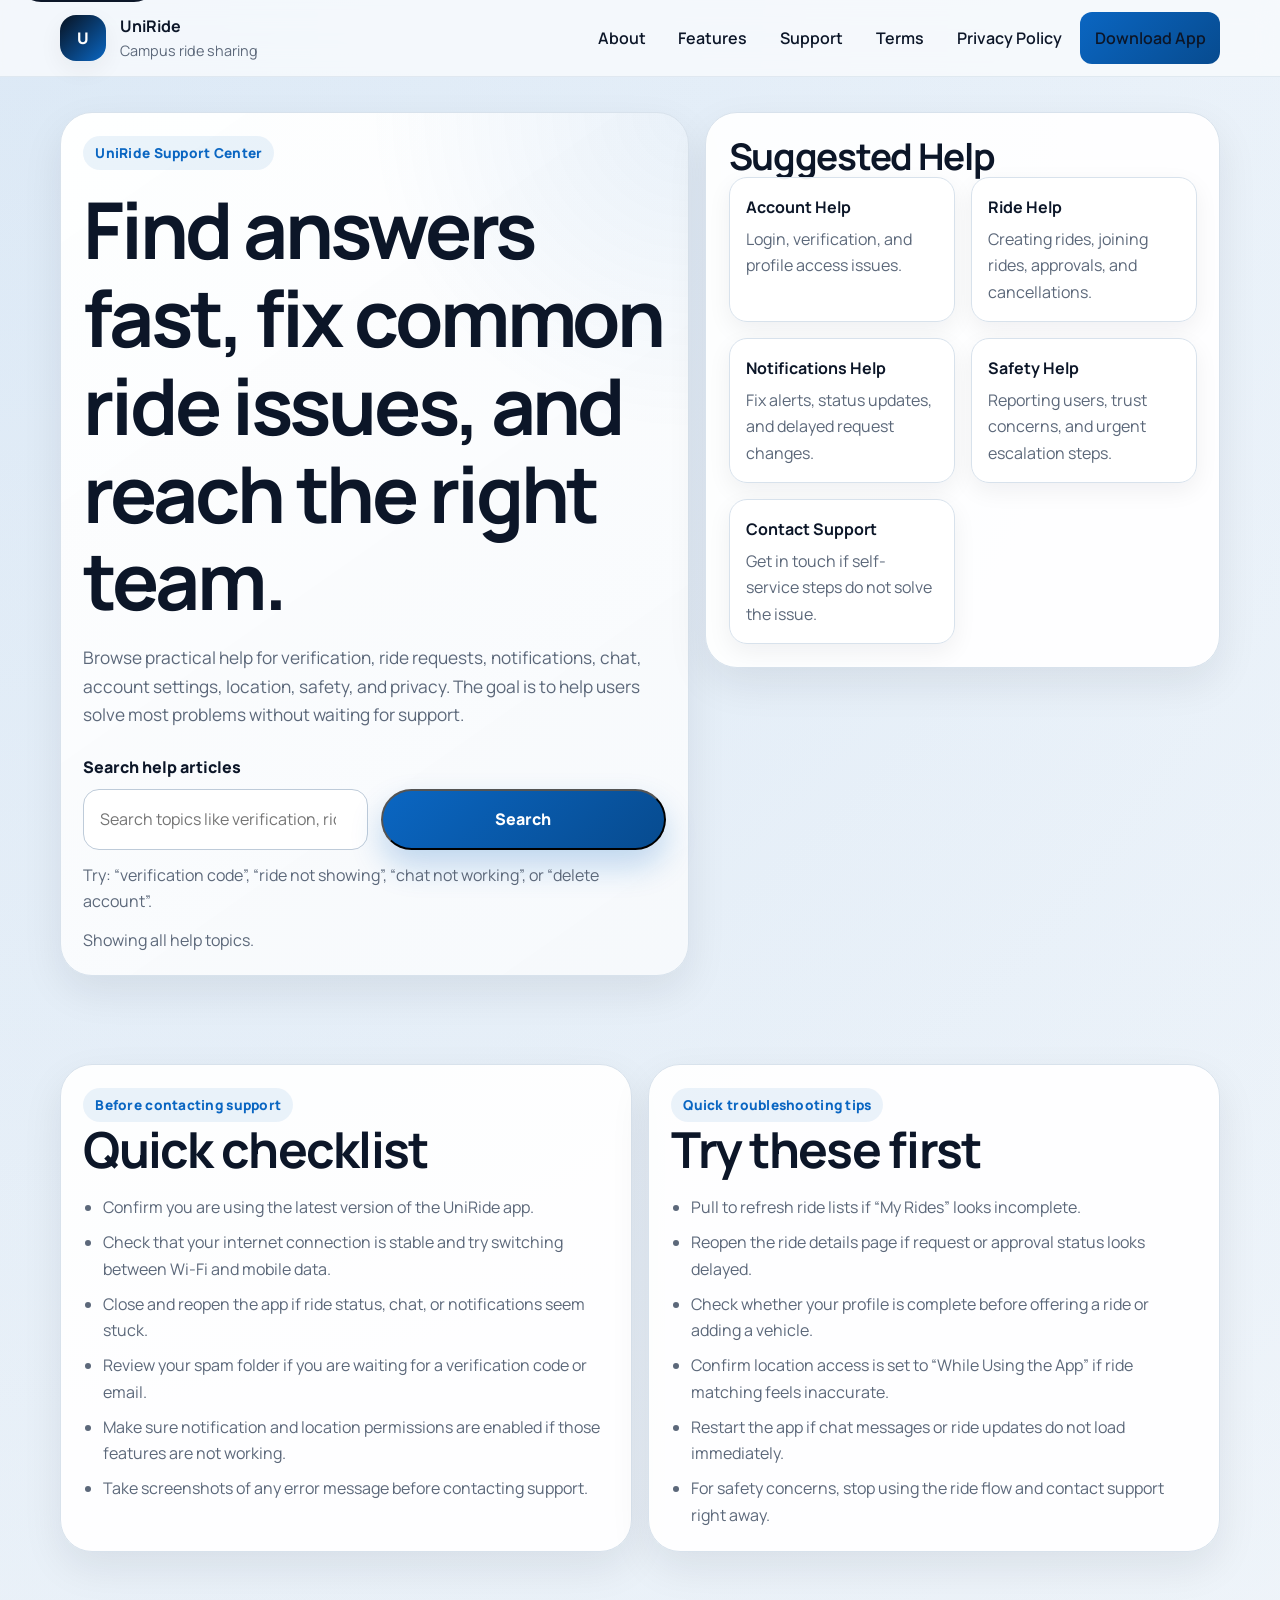
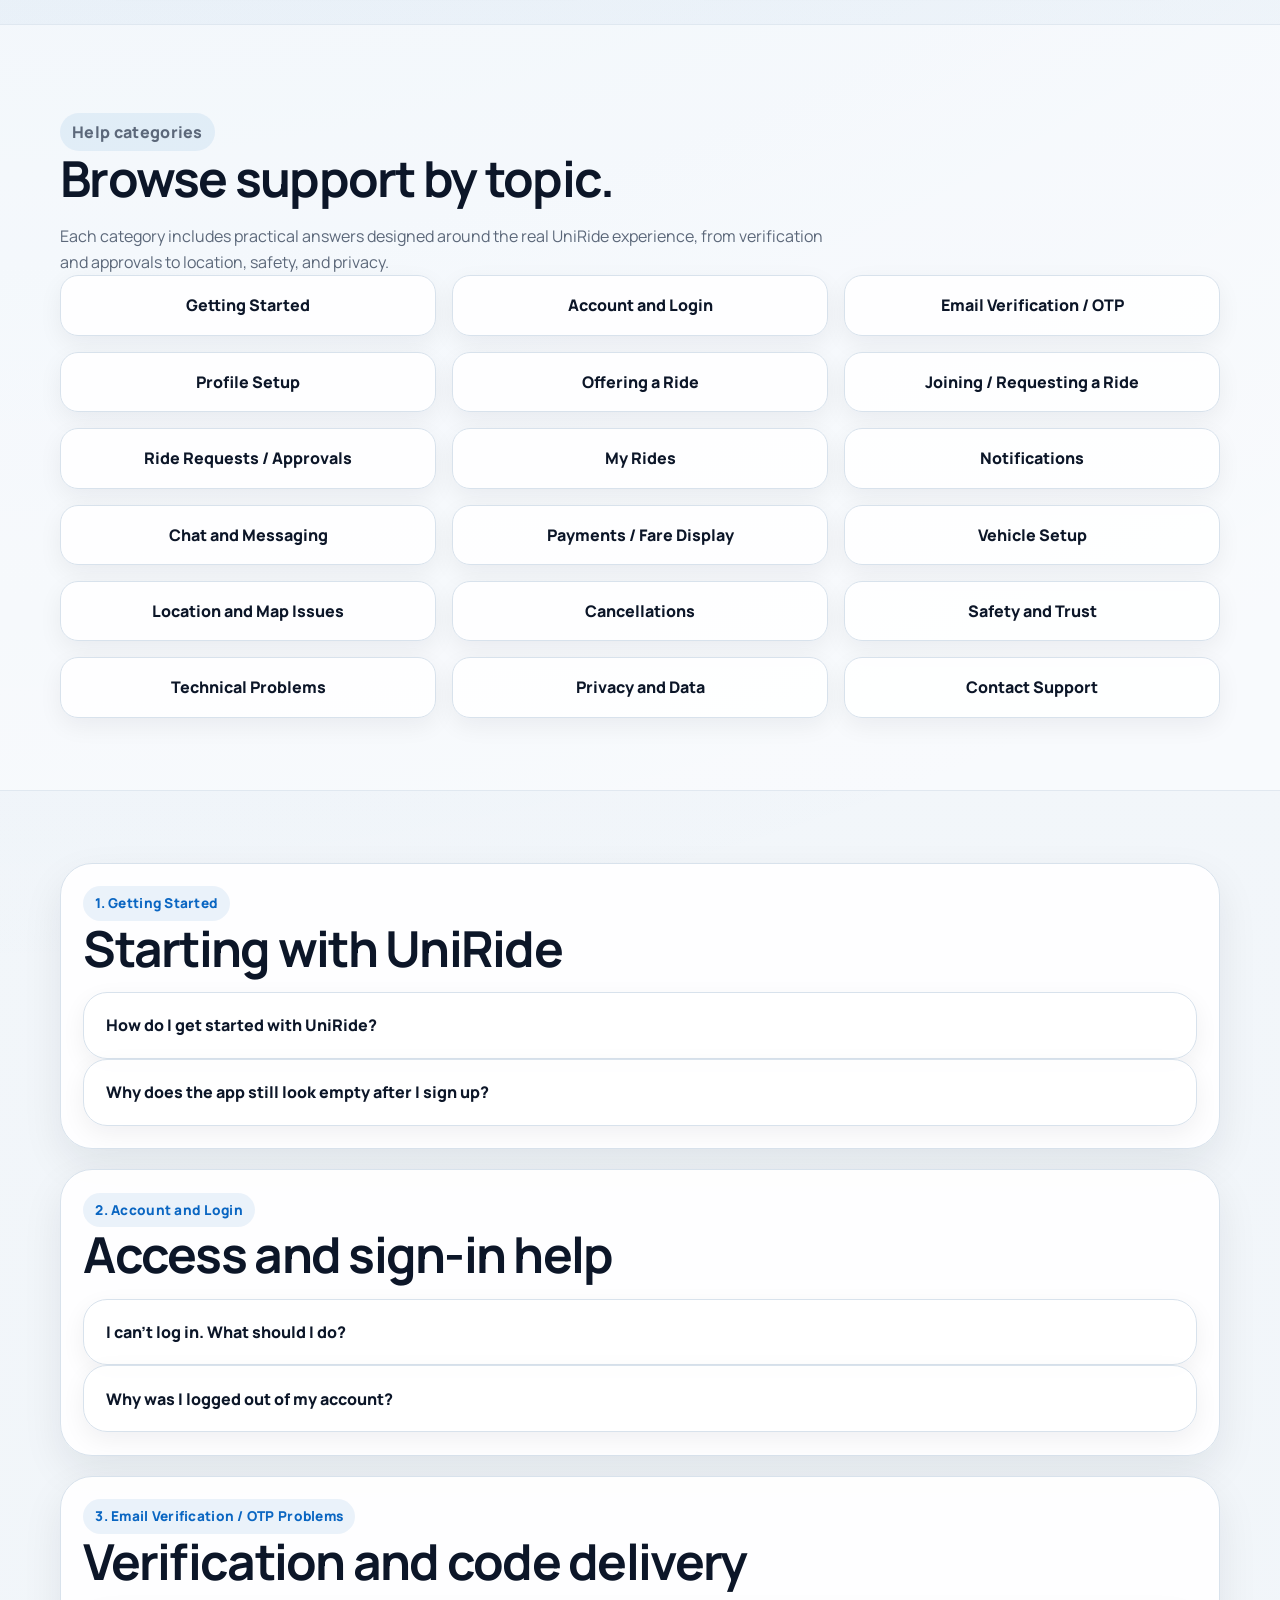
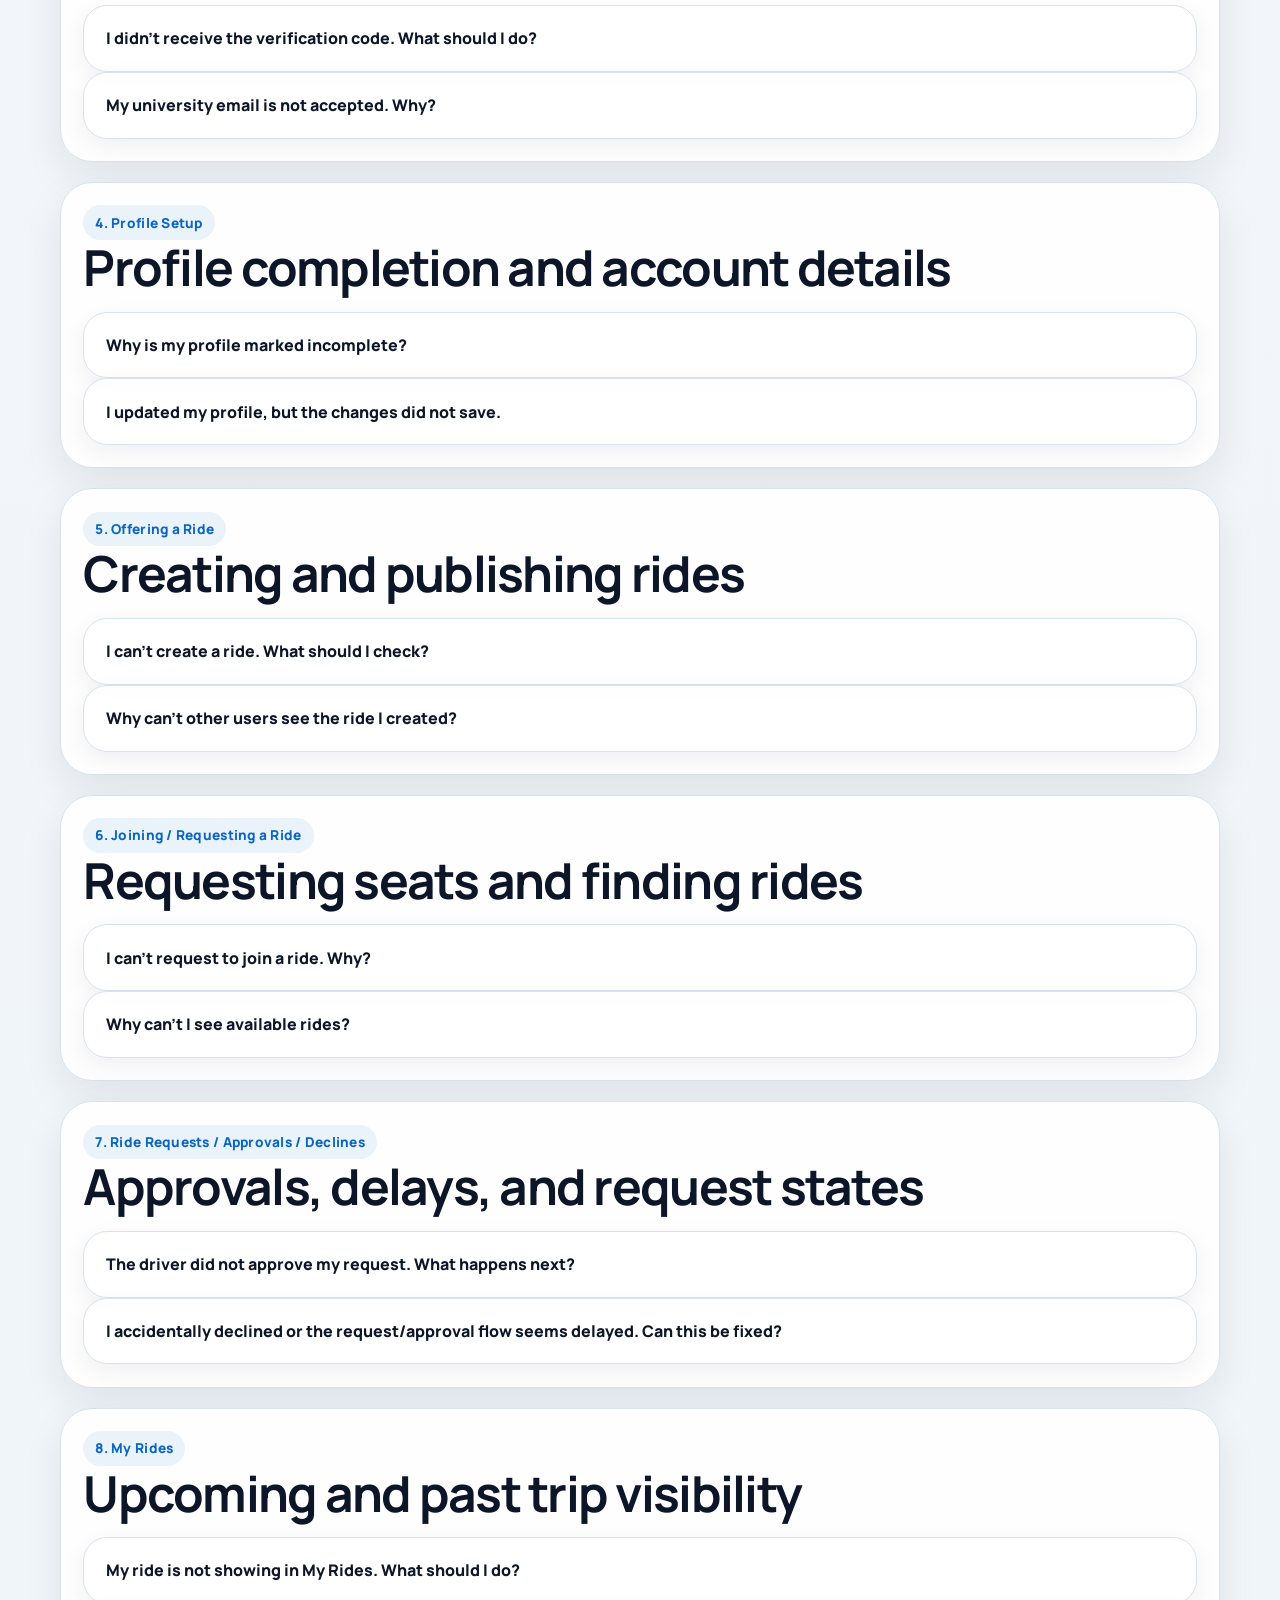
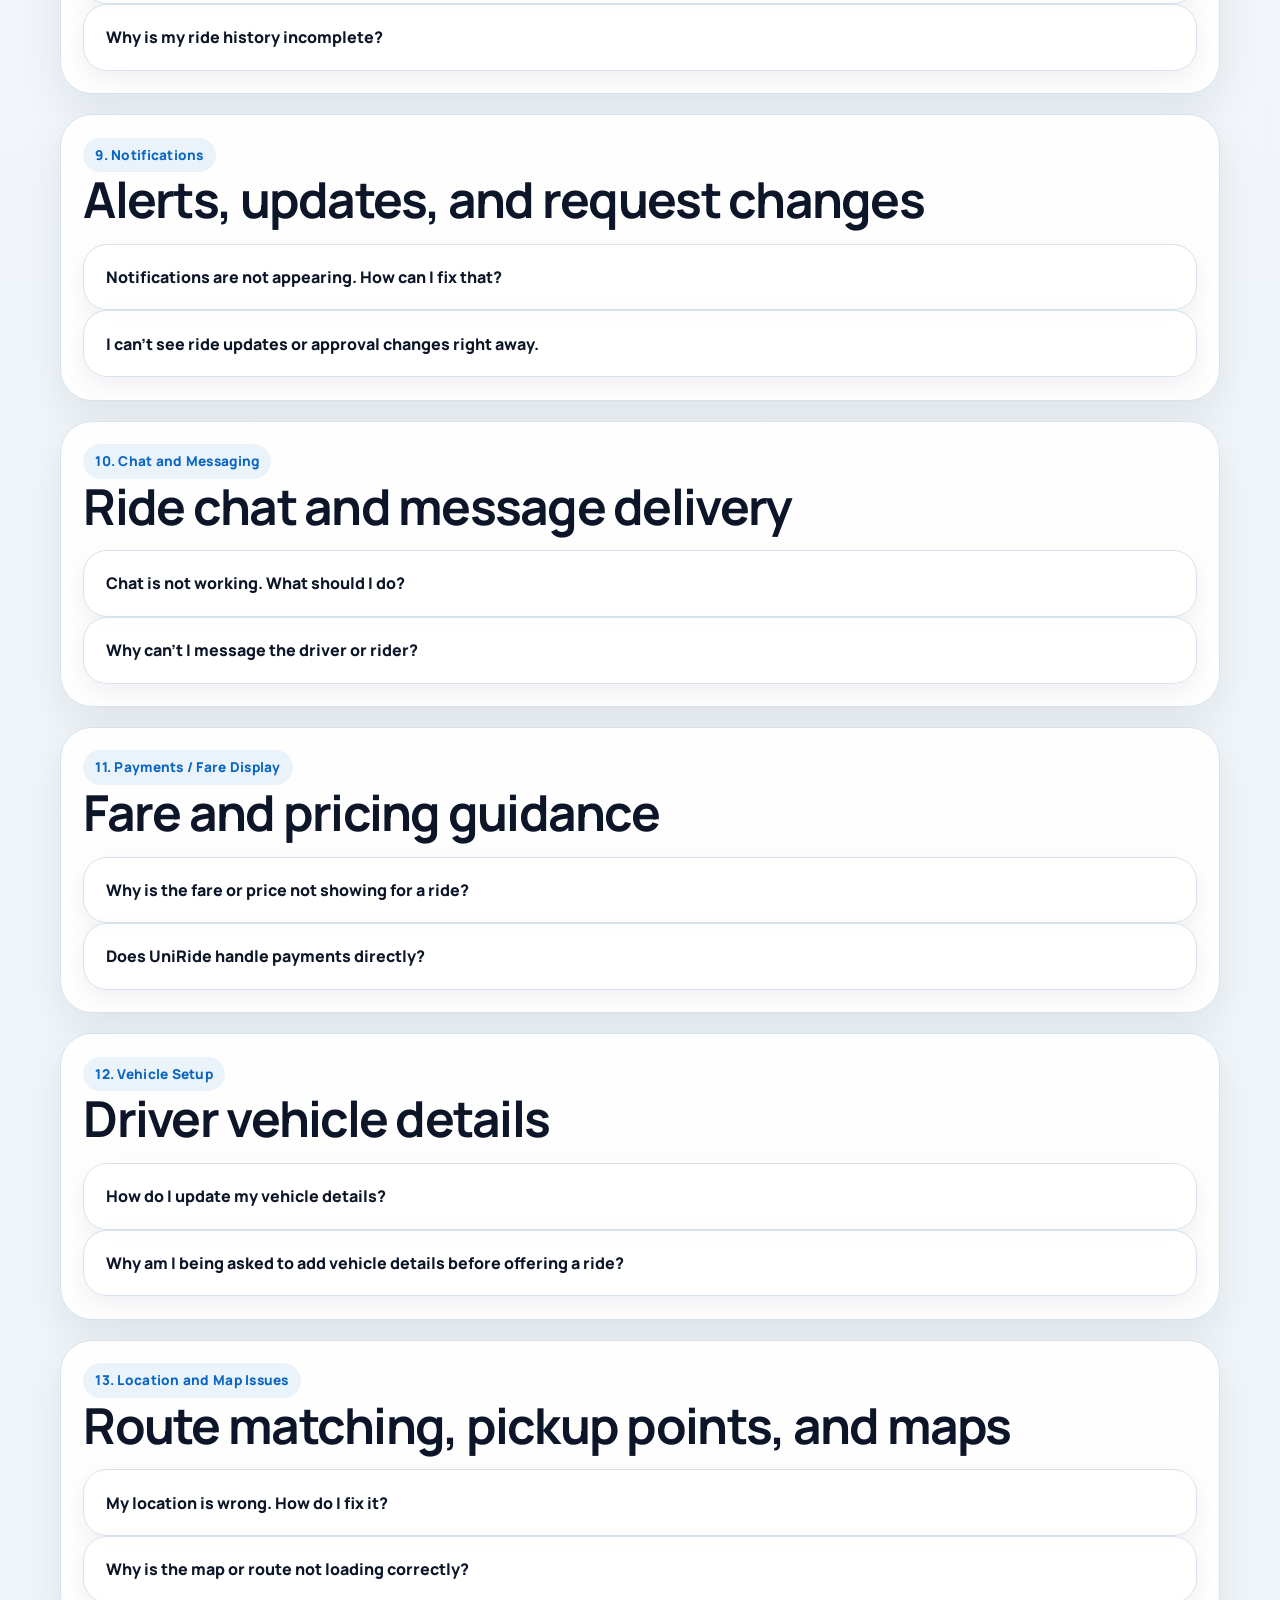
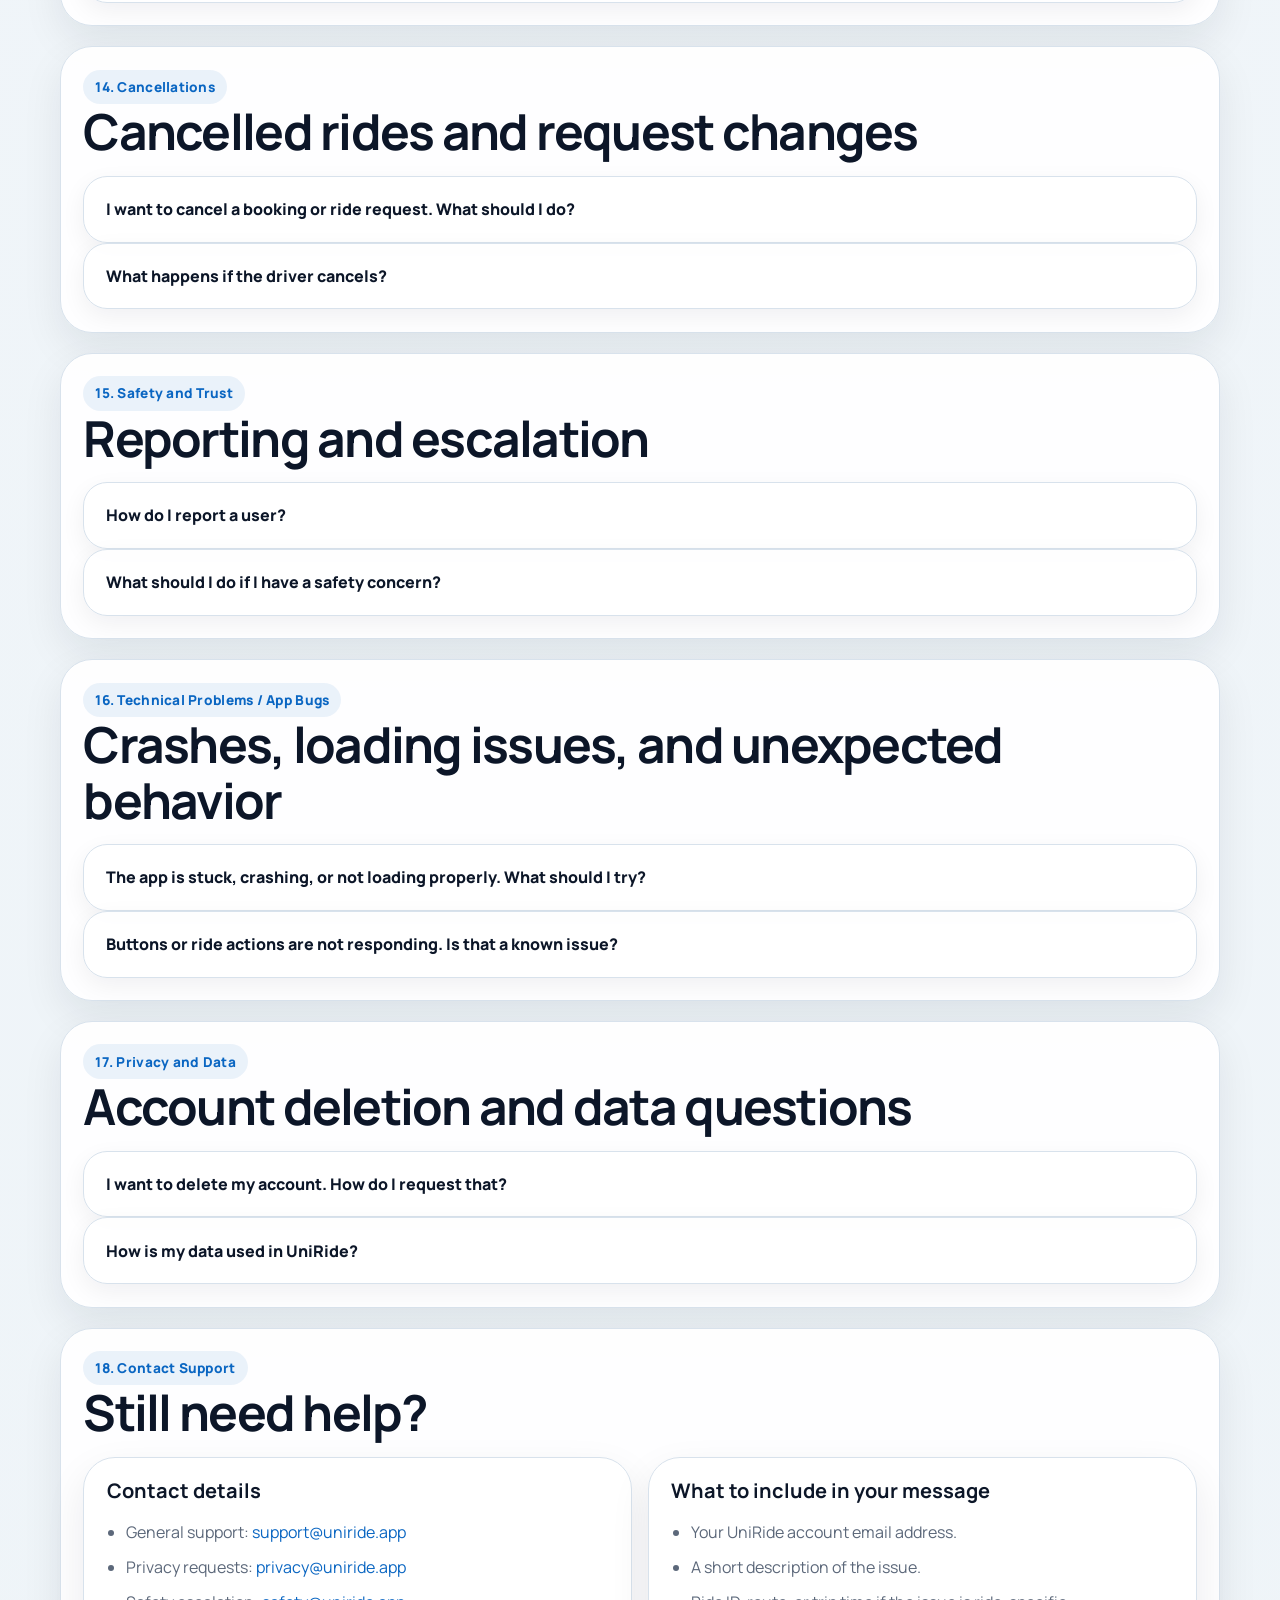
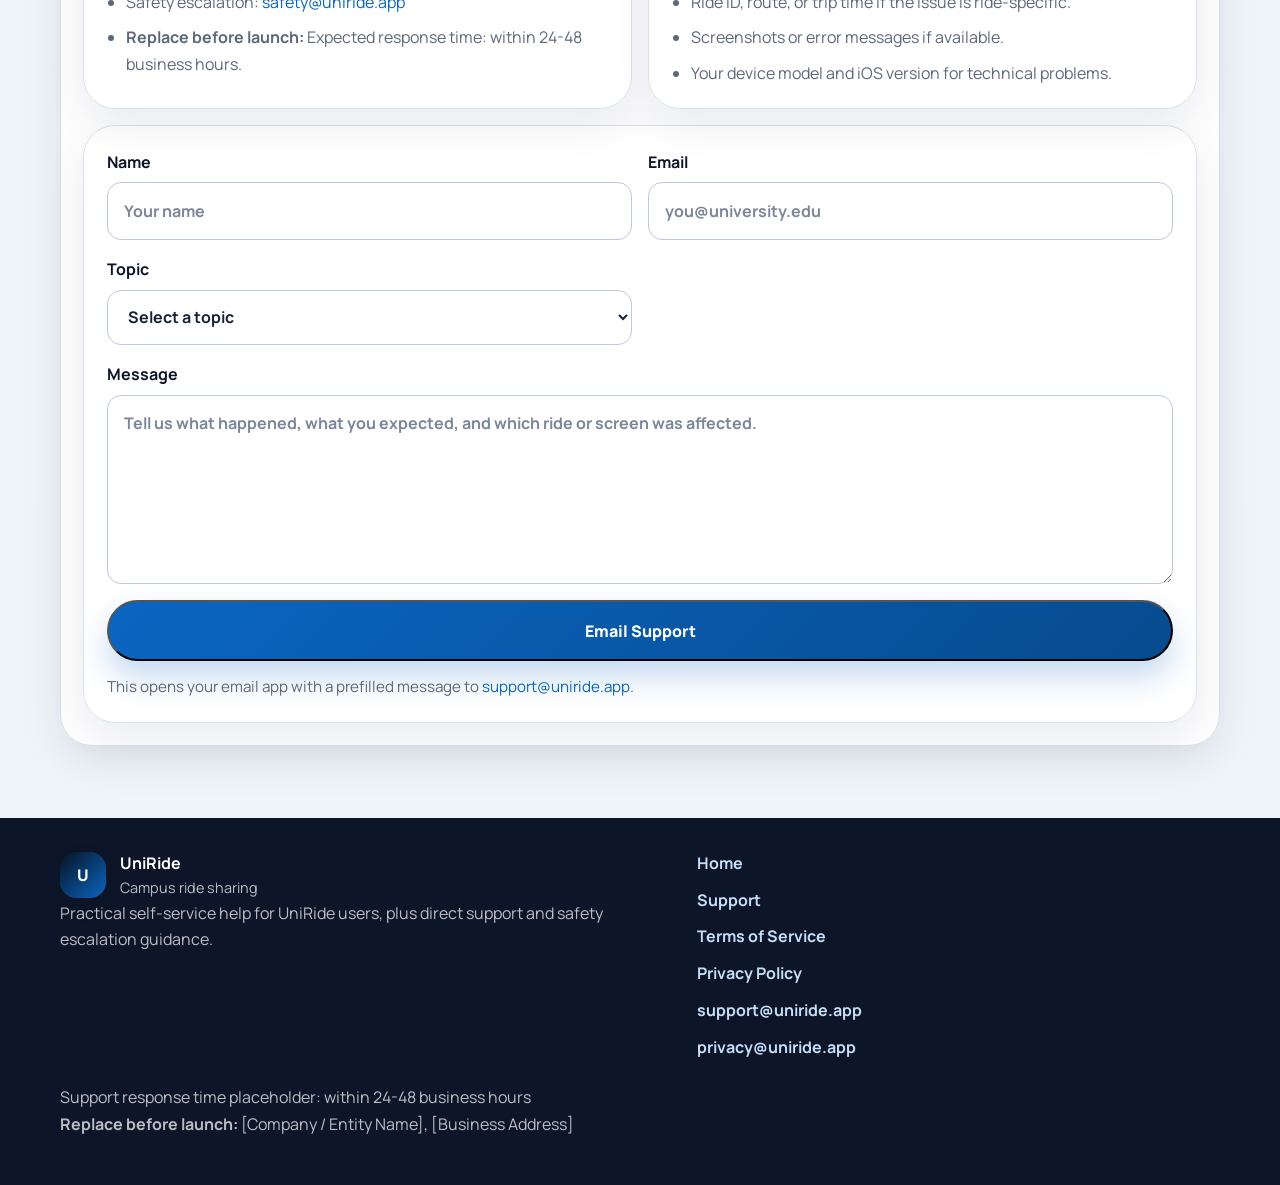
==== commit 28e28789: "Terms page is added" ====
--- a/support.html
+++ b/support.html
@@ -45,6 +45,7 @@
           <a href="index.html#about">About</a>
           <a href="index.html#features">Features</a>
           <a href="support.html" aria-current="page">Support</a>
+          <a href="terms.html">Terms</a>
           <a href="index.html#privacy">Privacy Policy</a>
           <a class="nav-cta" href="https://example.com/uniride-app" target="_blank" rel="noopener noreferrer">
             Download App
@@ -674,6 +675,7 @@
         <div class="footer-links">
           <a href="index.html">Home</a>
           <a href="support.html">Support</a>
+          <a href="terms.html">Terms of Service</a>
           <a href="index.html#privacy">Privacy Policy</a>
           <a href="mailto:support@uniride.app">support@uniride.app</a>
           <a href="mailto:privacy@uniride.app">privacy@uniride.app</a>
